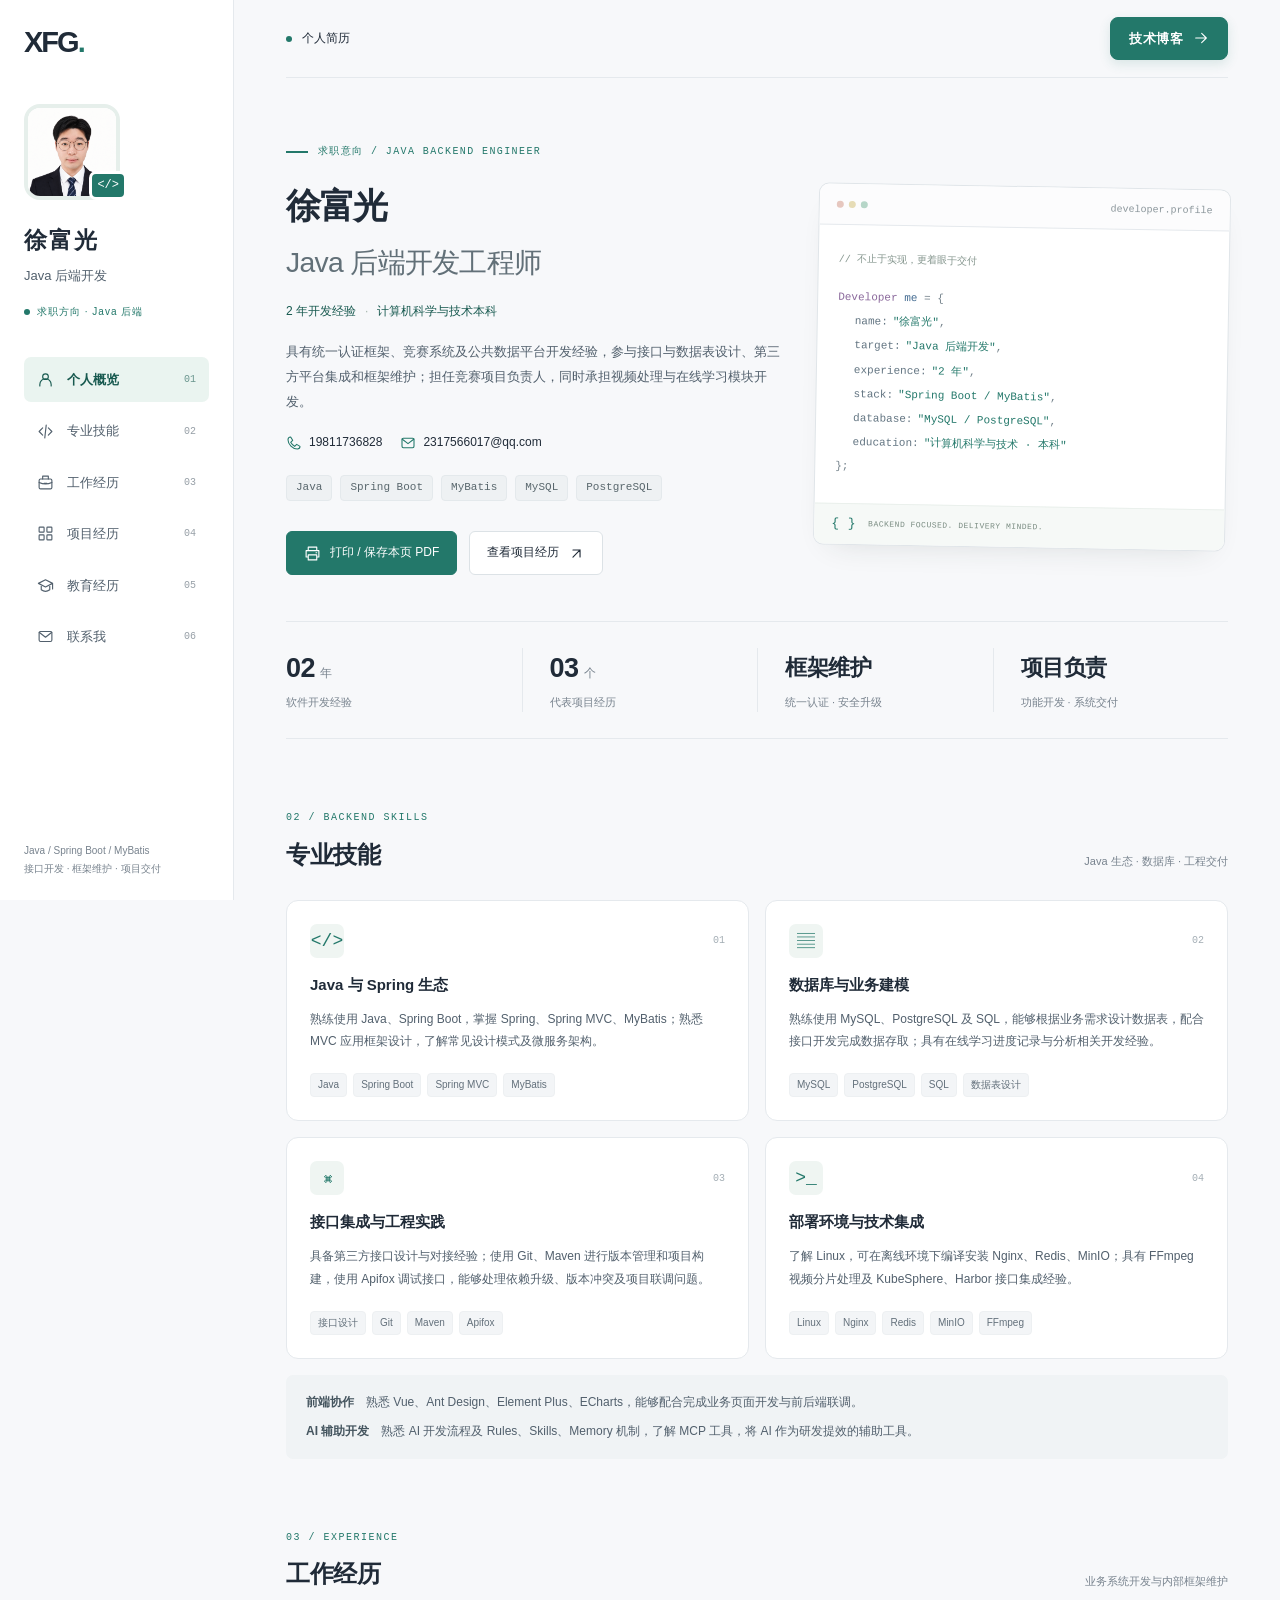
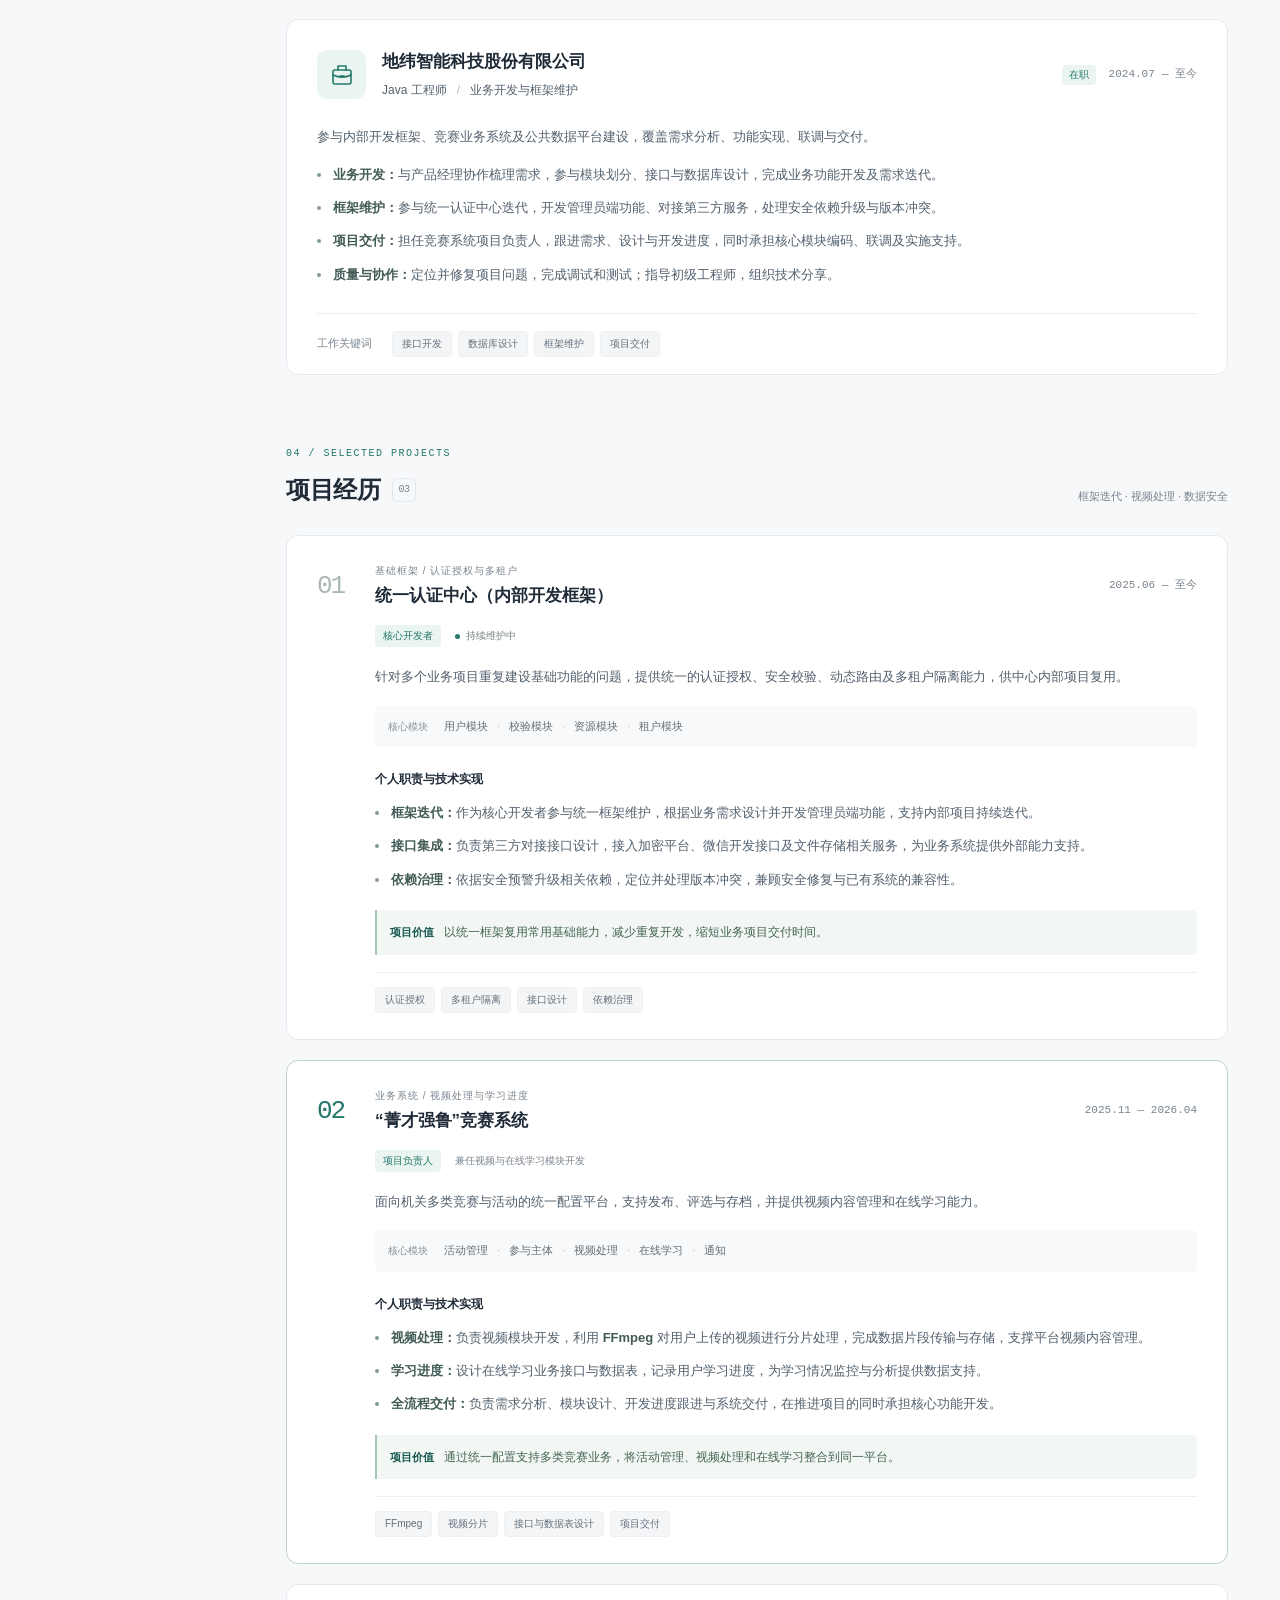
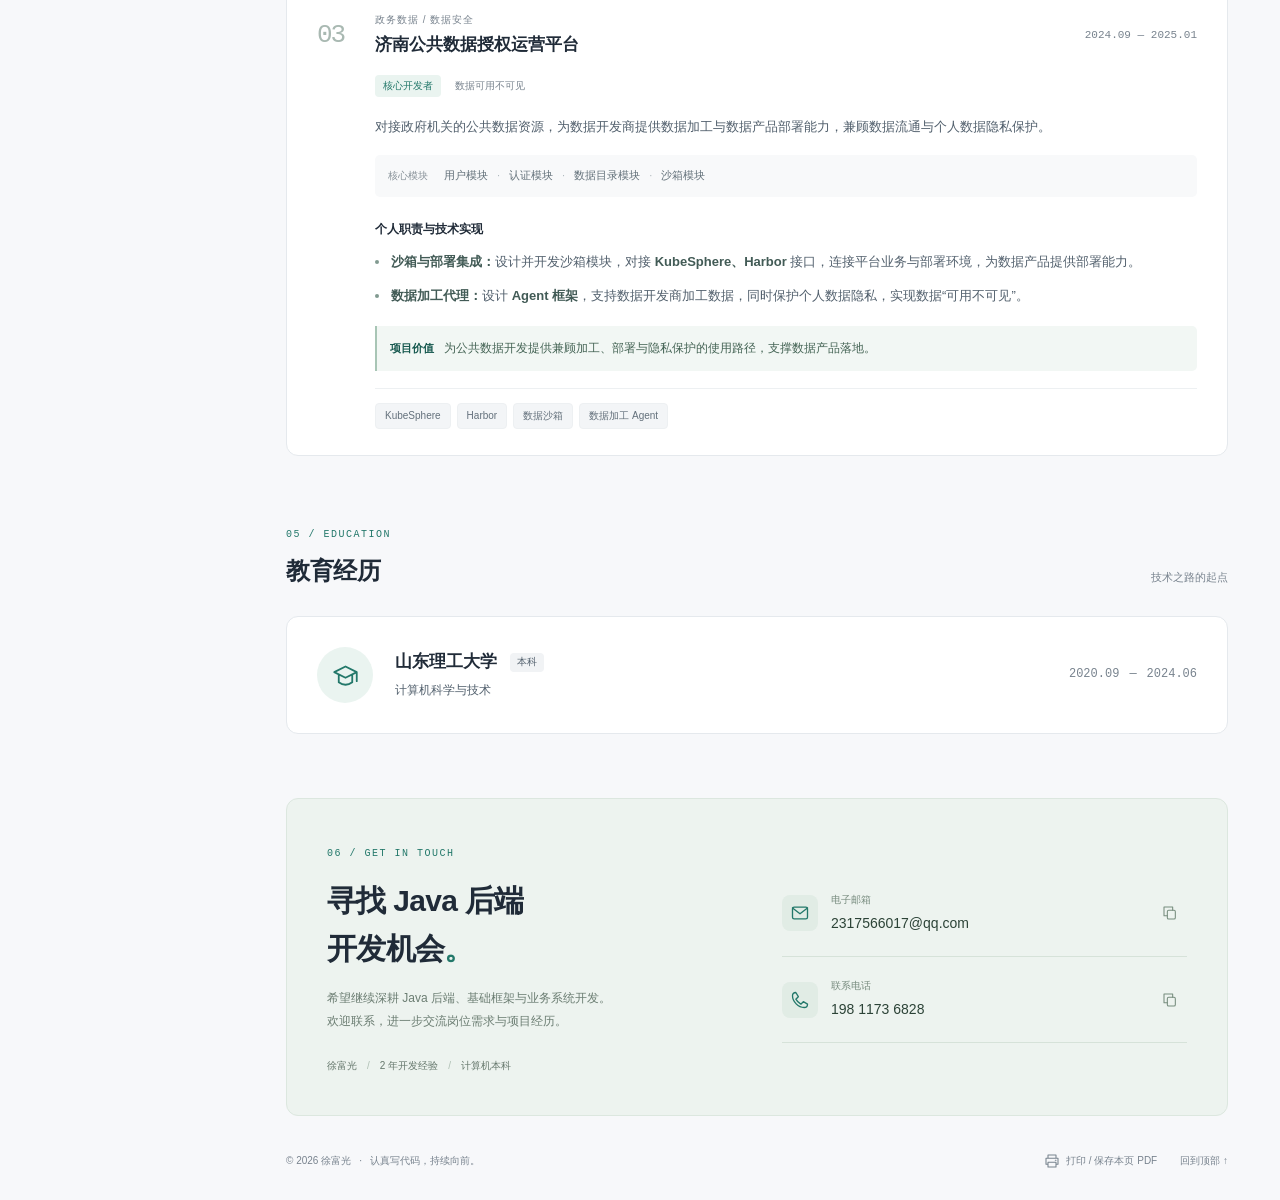
==== index.html @ d1f6db44 "init" ====
<!doctype html>
<html lang="zh-CN">
<head>
  <meta charset="utf-8">
  <meta name="viewport" content="width=device-width, initial-scale=1">
  <meta name="theme-color" content="#f7f8fa">
  <meta name="description" content="徐富光 · 求职 Java 后端开发工程师。2 年开发经验，计算机科学与技术本科，掌握 Java、Spring Boot、MyBatis、MySQL、PostgreSQL，具有统一认证框架维护、视频处理与数据沙箱项目经验。">
  <title>徐富光 · Java 后端开发</title>
  <link rel="stylesheet" href="./styles.css">
  <script src="./script.js" defer></script>
</head>
<body>
  <a class="skip-link" href="#main">跳转到简历内容</a>
  <svg class="icon-definitions" xmlns="http://www.w3.org/2000/svg" aria-hidden="true">
    <symbol id="icon-arrow" viewBox="0 0 24 24"><path d="M7 17 17 7M7 7h10v10"/></symbol>
    <symbol id="icon-download" viewBox="0 0 24 24"><path d="M12 3v12m-5-5 5 5 5-5M5 16v4h14v-4"/></symbol>
    <symbol id="icon-mail" viewBox="0 0 24 24"><rect x="3" y="5" width="18" height="14" rx="2"/><path d="m3 6 9 7 9-7"/></symbol>
    <symbol id="icon-phone" viewBox="0 0 24 24"><path d="m7 3 3 5-3 3a16 16 0 0 0 6 6l3-3 5 3c0 3-2 4-4 4C10 21 3 14 3 7c0-2 1-4 4-4Z"/></symbol>
    <symbol id="icon-code" viewBox="0 0 24 24"><path d="m8 7-5 5 5 5m8-10 5 5-5 5m-3-14-2 18"/></symbol>
    <symbol id="icon-work" viewBox="0 0 24 24"><rect x="3" y="7" width="18" height="14" rx="2"/><path d="M8 7V3h8v4M3 12a21 21 0 0 0 18 0M10 13h4"/></symbol>
    <symbol id="icon-grid" viewBox="0 0 24 24"><rect x="3" y="3" width="7" height="7" rx="1"/><rect x="14" y="3" width="7" height="7" rx="1"/><rect x="3" y="14" width="7" height="7" rx="1"/><rect x="14" y="14" width="7" height="7" rx="1"/></symbol>
    <symbol id="icon-school" viewBox="0 0 24 24"><path d="m2 9 10-5 10 5-10 5-10-5Zm4 2v7c4 3 8 3 12 0v-7m4-2v8"/></symbol>
    <symbol id="icon-user" viewBox="0 0 24 24"><circle cx="12" cy="8" r="4"/><path d="M4 21v-2a8 8 0 0 1 16 0v2"/></symbol>
    <symbol id="icon-copy" viewBox="0 0 24 24"><rect x="8" y="8" width="12" height="13" rx="2"/><path d="M16 8V3H3v13h5"/></symbol>
    <symbol id="icon-print" viewBox="0 0 24 24"><path d="M6 8V3h12v5M6 17H3V8h18v9h-3M6 14h12v7H6zM17 11h1"/></symbol>
  </svg>

  <aside class="sidebar" aria-label="个人信息和页面导航">
    <a class="brand" href="#overview" aria-label="徐富光，返回概览">XFG<span>.</span></a>
    <div class="sidebar-profile">
      <div class="avatar"><img class="portrait-image" src="./assets/photo.png" alt="徐富光的个人照片" width="96" height="96" decoding="async"><span class="avatar-decoration" aria-hidden="true">&lt;/&gt;</span></div>
      <p class="sidebar-name">徐富光</p>
      <p class="sidebar-role">Java 后端开发</p>
      <span class="profile-badge"><span></span>求职方向 · Java 后端</span>
    </div>
    <nav class="navigation" aria-label="简历章节">
      <a class="nav-link is-active" href="#overview" aria-current="location"><svg class="icon" aria-hidden="true"><use href="#icon-user"/></svg><span>个人概览</span><span class="nav-index">01</span></a>
      <a class="nav-link" href="#skills"><svg class="icon" aria-hidden="true"><use href="#icon-code"/></svg><span>专业技能</span><span class="nav-index">02</span></a>
      <a class="nav-link" href="#experience"><svg class="icon" aria-hidden="true"><use href="#icon-work"/></svg><span>工作经历</span><span class="nav-index">03</span></a>
      <a class="nav-link" href="#projects"><svg class="icon" aria-hidden="true"><use href="#icon-grid"/></svg><span>项目经历</span><span class="nav-index">04</span></a>
      <a class="nav-link" href="#education"><svg class="icon" aria-hidden="true"><use href="#icon-school"/></svg><span>教育经历</span><span class="nav-index">05</span></a>
      <a class="nav-link" href="#contact"><svg class="icon" aria-hidden="true"><use href="#icon-mail"/></svg><span>联系我</span><span class="nav-index">06</span></a>
    </nav>
    <div class="sidebar-bottom">
      <p>Java / Spring Boot / MyBatis<br>接口开发 · 框架维护 · 项目交付</p>
    </div>
  </aside>

  <div class="page">
    <header class="topbar">
      <p><span class="topbar-dot"></span>个人简历</p>
      <a class="topbar-contact" href="./blog.html">技术博客<svg class="icon small" viewBox="0 0 24 24" aria-hidden="true"><path d="M4 12h16m-7-7 7 7-7 7"/></svg></a>
    </header>

    <main id="main">
      <section class="hero section" id="overview" aria-labelledby="hero-title">
        <div class="hero-main">
          <img class="portrait-image hero-portrait" src="./assets/photo.png" alt="徐富光的个人照片" width="88" height="88" decoding="async">
          <p class="eyebrow"><span class="short-line"></span>求职意向 / JAVA BACKEND ENGINEER</p>
          <h1 id="hero-title">徐富光<br><span class="hero-subtitle">Java 后端开发工程师</span></h1>
          <p class="hero-meta">2 年开发经验<span>·</span>计算机科学与技术本科</p>
          <p class="hero-description">具有统一认证框架、竞赛系统及公共数据平台开发经验，参与接口与数据表设计、第三方平台集成和框架维护；担任竞赛项目负责人，同时承担视频处理与在线学习模块开发。</p>
          <div class="hero-contact" aria-label="联系方式">
            <a href="tel:19811736828"><svg class="icon small" aria-hidden="true"><use href="#icon-phone"/></svg>19811736828</a>
            <a href="mailto:2317566017@qq.com"><svg class="icon small" aria-hidden="true"><use href="#icon-mail"/></svg>2317566017@qq.com</a>
          </div>
          <div class="hero-tags" aria-label="主要技术栈"><span>Java</span><span>Spring Boot</span><span>MyBatis</span><span>MySQL</span><span>PostgreSQL</span></div>
          <div class="hero-actions">
            <button class="button button-primary" type="button" data-print-resume hidden><svg class="icon" aria-hidden="true"><use href="#icon-print"/></svg>打印 / 保存本页 PDF</button>
            <a class="button button-secondary" href="#projects">查看项目经历<svg class="icon small" aria-hidden="true"><use href="#icon-arrow"/></svg></a>
          </div>
        </div>
        <div class="developer-card" aria-label="个人基本信息">
          <div class="card-window-bar"><span></span><span></span><span></span><p>developer.profile</p></div>
          <div class="profile-code">
            <p class="code-comment">// 不止于实现，更着眼于交付</p>
            <p><span class="code-keyword">Developer</span> <span class="code-variable">me</span> = {</p>
            <dl>
              <div><dt>name</dt><dd>"徐富光"</dd></div>
              <div><dt>target</dt><dd>"Java 后端开发"</dd></div>
              <div><dt>experience</dt><dd>"2 年"</dd></div>
              <div><dt>stack</dt><dd>"Spring Boot / MyBatis"</dd></div>
              <div><dt>database</dt><dd>"MySQL / PostgreSQL"</dd></div>
              <div><dt>education</dt><dd>"计算机科学与技术 · 本科"</dd></div>
            </dl>
            <p>};</p>
          </div>
          <div class="code-card-footer"><span class="code-brackets">{ }</span><span>BACKEND FOCUSED. DELIVERY MINDED.</span></div>
        </div>
        <div class="overview-strip">
          <div><strong>02<span>年</span></strong><p>软件开发经验</p></div>
          <div><strong>03<span>个</span></strong><p>代表项目经历</p></div>
          <div><strong>框架维护</strong><p>统一认证 · 安全升级</p></div>
          <div><strong>项目负责</strong><p>功能开发 · 系统交付</p></div>
        </div>
      </section>

      <section class="section" id="skills" aria-labelledby="skills-title">
        <div class="section-heading"><div><span class="section-number">02 / BACKEND SKILLS</span><h2 id="skills-title">专业技能</h2></div><p>Java 生态 · 数据库 · 工程交付</p></div>
        <div class="skills-grid">
          <article class="skill-card surface">
            <div class="skill-card-heading"><span class="skill-icon" aria-hidden="true">&lt;/&gt;</span><span class="skill-index">01</span></div>
            <h3>Java 与 Spring 生态</h3>
            <p>熟练使用 Java、Spring Boot，掌握 Spring、Spring MVC、MyBatis；熟悉 MVC 应用框架设计，了解常见设计模式及微服务架构。</p>
            <div class="tags"><span>Java</span><span>Spring Boot</span><span>Spring MVC</span><span>MyBatis</span></div>
          </article>
          <article class="skill-card surface">
            <div class="skill-card-heading"><span class="skill-icon" aria-hidden="true">▤</span><span class="skill-index">02</span></div>
            <h3>数据库与业务建模</h3>
            <p>熟练使用 MySQL、PostgreSQL 及 SQL，能够根据业务需求设计数据表，配合接口开发完成数据存取；具有在线学习进度记录与分析相关开发经验。</p>
            <div class="tags"><span>MySQL</span><span>PostgreSQL</span><span>SQL</span><span>数据表设计</span></div>
          </article>
          <article class="skill-card surface">
            <div class="skill-card-heading"><span class="skill-icon" aria-hidden="true">⌘</span><span class="skill-index">03</span></div>
            <h3>接口集成与工程实践</h3>
            <p>具备第三方接口设计与对接经验；使用 Git、Maven 进行版本管理和项目构建，使用 Apifox 调试接口，能够处理依赖升级、版本冲突及项目联调问题。</p>
            <div class="tags"><span>接口设计</span><span>Git</span><span>Maven</span><span>Apifox</span></div>
          </article>
          <article class="skill-card surface">
            <div class="skill-card-heading"><span class="skill-icon" aria-hidden="true">&gt;_</span><span class="skill-index">04</span></div>
            <h3>部署环境与技术集成</h3>
            <p>了解 Linux，可在离线环境下编译安装 Nginx、Redis、MinIO；具有 FFmpeg 视频分片处理及 KubeSphere、Harbor 接口集成经验。</p>
            <div class="tags"><span>Linux</span><span>Nginx</span><span>Redis</span><span>MinIO</span><span>FFmpeg</span></div>
          </article>
        </div>
        <div class="supporting-skills">
          <p><strong>前端协作</strong>熟悉 Vue、Ant Design、Element Plus、ECharts，能够配合完成业务页面开发与前后端联调。</p>
          <p><strong>AI 辅助开发</strong>熟悉 AI 开发流程及 Rules、Skills、Memory 机制，了解 MCP 工具，将 AI 作为研发提效的辅助工具。</p>
        </div>
      </section>

      <section class="section" id="experience" aria-labelledby="experience-title">
        <div class="section-heading"><div><span class="section-number">03 / EXPERIENCE</span><h2 id="experience-title">工作经历</h2></div><p>业务系统开发与内部框架维护</p></div>
        <article class="experience-card surface">
          <div class="experience-header">
            <div class="company-mark" aria-hidden="true"><svg class="icon"><use href="#icon-work"/></svg></div>
            <div class="company-title"><h3>地纬智能科技股份有限公司</h3><p>Java 工程师<span class="inline-divider">/</span>业务开发与框架维护</p></div>
            <div class="experience-date"><span class="current-label">在职</span><time datetime="2024-07">2024.07</time> — 至今</div>
          </div>
          <div class="experience-body">
            <p class="card-intro">参与内部开发框架、竞赛业务系统及公共数据平台建设，覆盖需求分析、功能实现、联调与交付。</p>
            <ul class="detail-list">
              <li><strong>业务开发：</strong>与产品经理协作梳理需求，参与模块划分、接口与数据库设计，完成业务功能开发及需求迭代。</li>
              <li><strong>框架维护：</strong>参与统一认证中心迭代，开发管理员端功能、对接第三方服务，处理安全依赖升级与版本冲突。</li>
              <li><strong>项目交付：</strong>担任竞赛系统项目负责人，跟进需求、设计与开发进度，同时承担核心模块编码、联调及实施支持。</li>
              <li><strong>质量与协作：</strong>定位并修复项目问题，完成调试和测试；指导初级工程师，组织技术分享。</li>
            </ul>
          </div>
          <div class="experience-footer"><span>工作关键词</span><div class="tags"><span>接口开发</span><span>数据库设计</span><span>框架维护</span><span>项目交付</span></div></div>
        </article>
      </section>

      <section class="section" id="projects" aria-labelledby="projects-title">
        <div class="section-heading"><div><span class="section-number">04 / SELECTED PROJECTS</span><h2 id="projects-title">项目经历<span class="heading-count">03</span></h2></div><p>框架迭代 · 视频处理 · 数据安全</p></div>
        <div class="project-list">
          <article class="project-card surface">
            <div class="project-heading"><span class="project-number">01</span><div class="project-title"><div class="project-category">基础框架 / 认证授权与多租户</div><h3>统一认证中心（内部开发框架）</h3></div><span class="project-period"><time datetime="2025-06">2025.06</time> — 至今</span></div>
            <div class="project-content">
              <div class="project-meta"><span class="role-tag">核心开发者</span><span class="project-status"><span></span>持续维护中</span></div>
              <p class="project-description">针对多个业务项目重复建设基础功能的问题，提供统一的认证授权、安全校验、动态路由及多租户隔离能力，供中心内部项目复用。</p>
              <div class="module-row"><span class="small-label">核心模块</span><p>用户模块<span>·</span>校验模块<span>·</span>资源模块<span>·</span>租户模块</p></div>
              <h4>个人职责与技术实现</h4>
              <ul class="detail-list">
                <li><strong>框架迭代：</strong>作为核心开发者参与统一框架维护，根据业务需求设计并开发管理员端功能，支持内部项目持续迭代。</li>
                <li><strong>接口集成：</strong>负责第三方对接接口设计，接入加密平台、微信开发接口及文件存储相关服务，为业务系统提供外部能力支持。</li>
                <li><strong>依赖治理：</strong>依据安全预警升级相关依赖，定位并处理版本冲突，兼顾安全修复与已有系统的兼容性。</li>
              </ul>
              <p class="project-outcome"><strong>项目价值</strong>以统一框架复用常用基础能力，减少重复开发，缩短业务项目交付时间。</p>
              <div class="tags project-tags"><span>认证授权</span><span>多租户隔离</span><span>接口设计</span><span>依赖治理</span></div>
            </div>
          </article>

          <article class="project-card surface featured-project">
            <div class="project-heading"><span class="project-number">02</span><div class="project-title"><div class="project-category">业务系统 / 视频处理与学习进度</div><h3>“菁才强鲁”竞赛系统</h3></div><span class="project-period"><time datetime="2025-11">2025.11</time> — <time datetime="2026-04">2026.04</time></span></div>
            <div class="project-content">
              <div class="project-meta"><span class="role-tag">项目负责人</span><span class="project-note">兼任视频与在线学习模块开发</span></div>
              <p class="project-description">面向机关多类竞赛与活动的统一配置平台，支持发布、评选与存档，并提供视频内容管理和在线学习能力。</p>
              <div class="module-row"><span class="small-label">核心模块</span><p>活动管理<span>·</span>参与主体<span>·</span>视频处理<span>·</span>在线学习<span>·</span>通知</p></div>
              <h4>个人职责与技术实现</h4>
              <ul class="detail-list">
                <li><strong>视频处理：</strong>负责视频模块开发，利用 <strong>FFmpeg</strong> 对用户上传的视频进行分片处理，完成数据片段传输与存储，支撑平台视频内容管理。</li>
                <li><strong>学习进度：</strong>设计在线学习业务接口与数据表，记录用户学习进度，为学习情况监控与分析提供数据支持。</li>
                <li><strong>全流程交付：</strong>负责需求分析、模块设计、开发进度跟进与系统交付，在推进项目的同时承担核心功能开发。</li>
              </ul>
              <p class="project-outcome"><strong>项目价值</strong>通过统一配置支持多类竞赛业务，将活动管理、视频处理和在线学习整合到同一平台。</p>
              <div class="tags project-tags"><span>FFmpeg</span><span>视频分片</span><span>接口与数据表设计</span><span>项目交付</span></div>
            </div>
          </article>

          <article class="project-card surface">
            <div class="project-heading"><span class="project-number">03</span><div class="project-title"><div class="project-category">政务数据 / 数据安全</div><h3>济南公共数据授权运营平台</h3></div><span class="project-period"><time datetime="2024-09">2024.09</time> — <time datetime="2025-01">2025.01</time></span></div>
            <div class="project-content">
              <div class="project-meta"><span class="role-tag">核心开发者</span><span class="project-note">数据可用不可见</span></div>
              <p class="project-description">对接政府机关的公共数据资源，为数据开发商提供数据加工与数据产品部署能力，兼顾数据流通与个人数据隐私保护。</p>
              <div class="module-row"><span class="small-label">核心模块</span><p>用户模块<span>·</span>认证模块<span>·</span>数据目录模块<span>·</span>沙箱模块</p></div>
              <h4>个人职责与技术实现</h4>
              <ul class="detail-list">
                <li><strong>沙箱与部署集成：</strong>设计并开发沙箱模块，对接 <strong>KubeSphere、Harbor</strong> 接口，连接平台业务与部署环境，为数据产品提供部署能力。</li>
                <li><strong>数据加工代理：</strong>设计 <strong>Agent 框架</strong>，支持数据开发商加工数据，同时保护个人数据隐私，实现数据“可用不可见”。</li>
              </ul>
              <p class="project-outcome"><strong>项目价值</strong>为公共数据开发提供兼顾加工、部署与隐私保护的使用路径，支撑数据产品落地。</p>
              <div class="tags project-tags"><span>KubeSphere</span><span>Harbor</span><span>数据沙箱</span><span>数据加工 Agent</span></div>
            </div>
          </article>
        </div>
      </section>

      <section class="section" id="education" aria-labelledby="education-title">
        <div class="section-heading"><div><span class="section-number">05 / EDUCATION</span><h2 id="education-title">教育经历</h2></div><p>技术之路的起点</p></div>
        <article class="education-card surface"><div class="education-icon"><svg class="icon" aria-hidden="true"><use href="#icon-school"/></svg></div><div class="education-info"><h3>山东理工大学<span class="degree">本科</span></h3><p>计算机科学与技术</p></div><p class="education-period"><time datetime="2020-09">2020.09</time><span>—</span><time datetime="2024-06">2024.06</time></p></article>
      </section>

      <section class="section contact-section" id="contact" aria-labelledby="contact-title">
        <div class="contact-copy"><span class="section-number">06 / GET IN TOUCH</span><h2 id="contact-title">寻找 Java 后端<br>开发机会<span>。</span></h2><p>希望继续深耕 Java 后端、基础框架与业务系统开发。<br>欢迎联系，进一步交流岗位需求与项目经历。</p><div class="personal-details"><span>徐富光</span><span>2 年开发经验</span><span>计算机本科</span></div></div>
        <div class="contact-methods">
          <div class="contact-item"><span class="contact-icon"><svg class="icon" aria-hidden="true"><use href="#icon-mail"/></svg></span><div><span class="contact-label">电子邮箱</span><a href="mailto:2317566017@qq.com">2317566017@qq.com</a></div><button class="icon-button copy-button" type="button" data-copy="2317566017@qq.com" aria-label="复制邮箱地址" title="复制邮箱地址" hidden><svg class="icon" aria-hidden="true"><use href="#icon-copy"/></svg></button></div>
          <div class="contact-item"><span class="contact-icon"><svg class="icon" aria-hidden="true"><use href="#icon-phone"/></svg></span><div><span class="contact-label">联系电话</span><a href="tel:19811736828">198 1173 6828</a></div><button class="icon-button copy-button" type="button" data-copy="19811736828" aria-label="复制电话号码" title="复制电话号码" hidden><svg class="icon" aria-hidden="true"><use href="#icon-copy"/></svg></button></div>
        </div>
      </section>
    </main>

    <footer class="footer"><p>© <span id="copyright-year">2026</span> 徐富光<span class="footer-separator">·</span>认真写代码，持续向前。</p><div><button class="print-button" id="print-button" type="button" data-print-resume hidden><svg class="icon small" aria-hidden="true"><use href="#icon-print"/></svg>打印 / 保存本页 PDF</button><a href="#overview">回到顶部 ↑</a></div></footer>
  </div>
  <div class="toast" id="toast" role="status" aria-live="polite" aria-atomic="true"></div>
</body>
</html>
---- styles.css ----
/* 页面采用本地系统字体，无第三方字体、图标或运行时依赖。 */
:root {
  --background: #f7f8fa;
  --surface: #fff;
  --ink: #202b38;
  --text: #52606d;
  --muted: #78838e;
  --line: #e5e9ed;
  --accent: #23786a;
  --accent-dark: #17594f;
  --accent-soft: #eaf4f0;
  --sidebar-width: 234px;
  --radius: 12px;
  --mono: "Cascadia Code", "SFMono-Regular", Consolas, monospace;
}

* { box-sizing: border-box; }
html { scroll-behavior: smooth; scroll-padding-top: 28px; }
body { margin: 0; color: var(--ink); background: var(--background); font: 14px/1.8 -apple-system, BlinkMacSystemFont, "Segoe UI", "PingFang SC", "Microsoft YaHei", sans-serif; -webkit-font-smoothing: antialiased; }
::selection { color: var(--accent-dark); background: #cde8dc; }
a { color: inherit; text-decoration: none; }
button { color: inherit; font: inherit; cursor: pointer; }
a, button { -webkit-tap-highlight-color: transparent; }
a:focus-visible, button:focus-visible { outline: 3px solid var(--accent); outline-offset: 5px; }
button:disabled { cursor: wait; }
[hidden] { display: none !important; }
h1, h2, h3, h4, p, dl, dd { margin: 0; }
h1, h2, h3, h4 { color: var(--ink); }
svg { display: block; }
.icon { width: 20px; height: 20px; flex-shrink: 0; fill: none; stroke: currentColor; stroke-width: 1.6; stroke-linecap: round; stroke-linejoin: round; }
.icon.small { width: 16px; height: 16px; }
.icon-definitions { position: absolute; width: 0; height: 0; overflow: hidden; }
.muted { color: var(--muted); }
.skip-link { position: fixed; top: -80px; left: 16px; z-index: 100; padding: 10px 18px; color: #fff; background: var(--accent-dark); border-radius: 6px; }
.skip-link:focus { top: 12px; }

/* 桌面端固定侧栏；窄屏端切换为横向章节导航。 */
.sidebar { position: fixed; inset: 0 auto 0 0; z-index: 20; display: flex; flex-direction: column; width: var(--sidebar-width); padding: 28px 24px 22px; overflow-y: auto; background: var(--surface); border-right: 1px solid var(--line); }
.brand { width: fit-content; font-size: 29px; font-weight: 800; line-height: 1; letter-spacing: -2px; }
.brand span { color: var(--accent); }
.sidebar-profile { padding: 47px 0 34px; }
.avatar { position: relative; width: 96px; height: 96px; margin-bottom: 20px; background: #fff; border: 4px solid #e6efeb; border-radius: 16px; }
.portrait-image { display: block; width: 100%; height: 100%; object-fit: cover; object-position: center top; background: #fff; border-radius: inherit; }
.avatar .portrait-image { border-radius: 12px; }
.hero-portrait { display: none; width: 88px; height: 88px; margin-bottom: 20px; border: 4px solid #e6efeb; border-radius: 14px; }
.avatar-decoration { position: absolute; right: -11px; bottom: -4px; padding: 2px 5px; color: #fff; background: var(--accent); border: 3px solid #fff; border-radius: 7px; font: 12px/1.6 var(--mono); }
.sidebar-name { font-size: 23px; font-weight: 700; letter-spacing: 2px; }
.sidebar-role { margin-top: 3px; color: var(--text); font-size: 13px; }
.profile-badge { display: inline-flex; align-items: center; gap: 7px; margin-top: 15px; color: var(--accent); font-size: 10px; letter-spacing: 1px; }
.profile-badge > span, .topbar-dot, .project-status > span { width: 6px; height: 6px; flex-shrink: 0; background: var(--accent); border-radius: 50%; }
.navigation { display: grid; gap: 6px; }
.nav-link { display: flex; align-items: center; gap: 13px; padding: 11px 13px; color: var(--text); border-radius: 7px; font-size: 13px; transition: color 160ms, background 160ms; }
.nav-link .icon { width: 17px; height: 17px; }
.nav-link:hover { color: var(--accent); background: #f5f8f6; }
.nav-link.is-active { color: var(--accent-dark); background: var(--accent-soft); font-weight: 600; }
.nav-index { margin-left: auto; opacity: .6; font: 10px var(--mono); }
.sidebar-bottom { margin-top: auto; padding-top: 50px; }
.sidebar-download { display: flex; align-items: center; gap: 9px; padding-top: 20px; border-top: 1px solid var(--line); font-size: 12px; }
.sidebar-download > .small { margin-left: auto; color: var(--muted); }
.sidebar-download:hover { color: var(--accent); }
.sidebar-bottom > p { margin-top: 15px; color: var(--muted); font-size: 10px; line-height: 1.8; }
.page { margin-left: var(--sidebar-width); }
.topbar { display: flex; align-items: center; justify-content: space-between; gap: 20px; height: 78px; margin: 0 52px; border-bottom: 1px solid var(--line); font-size: 12px; }
.topbar > p, .topbar-contact { display: flex; align-items: center; gap: 10px; }
.topbar-divider { margin: 0 5px; color: #b8c0c6; }
.topbar-contact { justify-content: center; flex-shrink: 0; min-height: 42px; padding: 9px 18px; color: #fff; background: var(--accent); border: 1px solid var(--accent); border-radius: 8px; box-shadow: 0 4px 12px #23786a24; font-size: 13px; font-weight: 600; letter-spacing: .5px; transition: background 160ms, border-color 160ms, box-shadow 160ms; }
.topbar-contact:hover { color: #fff; background: var(--accent-dark); border-color: var(--accent-dark); box-shadow: 0 6px 16px #23786a38; }
main { max-width: 1370px; margin: 0 auto; padding: 0 52px; }
.section { scroll-margin-top: 24px; margin-bottom: 64px; }

/* 首屏：个人介绍与代码风格信息卡。 */
.hero { display: grid; grid-template-columns: minmax(0, 1.2fr) minmax(0, 1fr); align-items: center; column-gap: 36px; padding-top: 66px; }
.eyebrow { display: flex; align-items: center; gap: 10px; margin-bottom: 20px; color: var(--accent); font: 10px/1.6 var(--mono); letter-spacing: 1.4px; }
.short-line { width: 22px; height: 2px; background: var(--accent); }
h1 { font-size: clamp(28px, 2.7vw, 42px); font-weight: 750; letter-spacing: -1.5px; line-height: 1.55; }
.title-dot { color: var(--accent); }
.hero-subtitle { color: #627078; font-size: .82em; font-weight: 400; letter-spacing: -.7px; }
.hero-meta { display: flex; flex-wrap: wrap; gap: 9px; margin-top: 14px; color: var(--accent-dark); font-size: 12px; font-weight: 500; }
.hero-meta > span { color: #a6b7ae; }
.hero-description { margin-top: 16px; color: var(--text); font-size: 13px; line-height: 1.95; }
.hero-contact { display: flex; flex-wrap: wrap; gap: 8px 18px; margin-top: 17px; font-size: 12px; }
.hero-contact a { display: inline-flex; align-items: center; gap: 7px; overflow-wrap: anywhere; }
.hero-contact a:hover { color: var(--accent); text-decoration: underline; text-underline-offset: 4px; }
.hero-contact .icon { color: var(--accent); }
.hero-tags { display: flex; flex-wrap: wrap; gap: 8px; margin-top: 22px; }
.hero-tags > span { padding: 2px 9px; color: #59676d; background: #eef1f3; border: 1px solid #e4e9ec; border-radius: 4px; font: 11px/1.8 var(--mono); }
.hero-actions { display: flex; flex-wrap: wrap; gap: 12px; margin-top: 30px; }
.button { display: inline-flex; align-items: center; justify-content: center; gap: 9px; min-height: 44px; padding: 10px 17px; border: 1px solid transparent; border-radius: 6px; font-size: 12px; font-weight: 500; transition: background 160ms, border-color 160ms, transform 160ms; }
.button:hover { transform: translateY(-2px); }
.button .icon { width: 17px; height: 17px; }
.button-primary { color: #fff; background: var(--accent); border-color: var(--accent); }
.button-primary:hover { background: var(--accent-dark); border-color: var(--accent-dark); }
.button-secondary { background: var(--surface); border-color: #dce2e6; }
.button-secondary:hover { border-color: var(--accent); }
.developer-card { min-width: 0; margin-top: 15px; overflow: hidden; background: var(--surface); border: 1px solid #e0e5e9; border-radius: 10px; box-shadow: 0 14px 32px -18px #25362f28; transform: rotate(1deg); }
.card-window-bar { display: flex; align-items: center; gap: 5px; height: 41px; padding: 0 17px; background: #fcfcfd; border-bottom: 1px solid var(--line); }
.card-window-bar > span { width: 7px; height: 7px; background: #d8dfdd; border-radius: 50%; }
.card-window-bar > span:first-child { background: #e6c7bf; }
.card-window-bar > span:nth-child(2) { background: #e6dcb6; }
.card-window-bar > span:nth-child(3) { background: #b6d6c8; }
.card-window-bar > p { margin-left: auto; color: #8b969b; font: 10px var(--mono); }
.profile-code { padding: 24px 20px; color: #74828b; font: 11px/2.2 var(--mono); }
.profile-code .code-comment { margin-bottom: 14px; color: #84958d; font-size: 10px; }
.code-keyword { color: #8a689b; }
.code-variable { color: #436b91; }
.profile-code dl { padding-left: 17px; }
.profile-code dl > div { display: flex; flex-wrap: wrap; gap: 5px; }
.profile-code dt { color: #637582; }
.profile-code dt::after { content: ":"; }
.profile-code dd { color: var(--accent); overflow-wrap: anywhere; }
.profile-code dd::after { content: ","; color: #74828b; }
.profile-code dl > div:last-child dd::after { content: ""; }
.code-card-footer { display: flex; align-items: center; gap: 12px; padding: 10px 17px; color: #7a8c82; background: #f6f9f7; border-top: 1px solid #eaf0ec; font: 8px/1.6 var(--mono); letter-spacing: .5px; }
.code-brackets { color: var(--accent); font-size: 13px; }
.overview-strip { grid-column: 1 / -1; display: grid; grid-template-columns: repeat(4, 1fr); margin-top: 46px; padding: 26px 0; border-top: 1px solid var(--line); border-bottom: 1px solid var(--line); }
.overview-strip > div { padding-left: 27px; border-left: 1px solid var(--line); }
.overview-strip > div:first-child { padding-left: 0; border-left: 0; }
.overview-strip strong { font-size: 27px; font-weight: 650; line-height: 1.5; letter-spacing: -.5px; }
.overview-strip strong > span { margin-left: 5px; color: var(--muted); font-size: 12px; font-weight: 400; }
.overview-strip > div:nth-child(n+3) strong { font-size: 22px; line-height: 1.84; }
.overview-strip p { margin-top: 4px; color: var(--muted); font-size: 11px; }

/* 经历、项目与技能。 */
.section-heading { display: flex; align-items: flex-end; justify-content: space-between; gap: 20px; margin-bottom: 24px; }
.section-number { color: var(--accent); font: 10px/1.8 var(--mono); letter-spacing: 1.5px; }
.section-heading h2 { display: flex; align-items: center; gap: 12px; margin-top: 4px; font-size: 24px; font-weight: 650; letter-spacing: -.5px; }
.section-heading > p { padding-bottom: 4px; color: var(--muted); font-size: 11px; }
.heading-count { display: grid; place-items: center; width: 24px; height: 24px; color: var(--muted); border: 1px solid var(--line); border-radius: 5px; font: 10px var(--mono); }
.surface { background: var(--surface); border: 1px solid var(--line); border-radius: var(--radius); }
h3 { font-size: 17px; font-weight: 650; line-height: 1.65; }
.experience-card { padding: 28px 30px 0; }
.experience-header { display: flex; align-items: center; gap: 16px; }
.company-mark { display: grid; place-items: center; width: 49px; height: 49px; flex-shrink: 0; color: var(--accent); background: var(--accent-soft); border-radius: 10px; }
.company-mark .icon { width: 24px; height: 24px; }
.company-title > p { margin-top: 3px; color: var(--text); font-size: 12px; }
.inline-divider { margin: 0 10px; color: #b5bdc4; }
.experience-date { display: flex; align-items: center; gap: 7px; margin-left: auto; color: var(--muted); font: 11px/1.8 var(--mono); white-space: nowrap; }
.current-label { margin-right: 6px; padding: 1px 7px; color: var(--accent); background: var(--accent-soft); border-radius: 4px; font: 10px/1.8 sans-serif; }
.experience-body { padding-top: 24px; }
.card-intro { color: var(--text); font-size: 13px; }
.detail-list { margin: 13px 0 0; padding: 0; color: var(--text); list-style: none; font-size: 13px; }
.detail-list li { position: relative; padding-left: 16px; line-height: 1.95; }
.detail-list li::before { position: absolute; top: 11px; left: 0; width: 4px; height: 4px; background: #819a90; border-radius: 50%; content: ""; }
.detail-list li + li { margin-top: 8px; }
.detail-list strong { color: #425b56; font-weight: 600; }
.two-columns { display: grid; grid-template-columns: repeat(2, minmax(0, 1fr)); column-gap: 30px; row-gap: 10px; }
.two-columns li + li { margin-top: 0; }
.experience-footer { display: flex; align-items: center; gap: 20px; margin-top: 26px; padding: 17px 0; border-top: 1px solid #edf0f2; }
.experience-footer > span { flex-shrink: 0; color: var(--muted); font-size: 11px; }
.tags { display: flex; flex-wrap: wrap; gap: 6px; }
.tags > span { padding: 3px 9px; color: #63707b; background: #f3f5f7; border: 1px solid #edf0f2; border-radius: 4px; font-size: 10px; line-height: 1.8; }
.project-list { display: grid; gap: 20px; }
.project-card { padding: 26px 30px; transition: border-color 180ms, box-shadow 180ms; }
.project-card:hover { border-color: #c5d7cf; box-shadow: 0 6px 24px -16px #233b3029; }
.project-heading { display: flex; align-items: center; gap: 18px; }
.project-number { align-self: stretch; display: grid; align-items: center; width: 40px; flex-shrink: 0; color: #a9b9b2; font: 26px/1 var(--mono); letter-spacing: -2px; }
.project-category { margin-bottom: 2px; color: var(--muted); font-size: 10px; letter-spacing: 1px; }
.project-period { margin-left: auto; color: var(--muted); font: 11px/1.8 var(--mono); white-space: nowrap; }
.project-content { padding-left: 58px; }
.project-meta { display: flex; align-items: center; flex-wrap: wrap; gap: 14px; margin-top: 15px; }
.role-tag { padding: 2px 8px; color: var(--accent); background: var(--accent-soft); border-radius: 4px; font-size: 10px; }
.project-status { display: inline-flex; align-items: center; gap: 6px; color: #74857d; font-size: 10px; }
.project-status > span { width: 5px; height: 5px; }
.project-note { color: var(--muted); font-size: 10px; }
.project-description { margin-top: 17px; color: var(--text); font-size: 13px; line-height: 1.95; }
.module-row { display: flex; align-items: baseline; gap: 16px; margin-top: 16px; padding: 11px 13px; background: #f8f9fa; border-radius: 5px; }
.small-label { flex-shrink: 0; color: #879198; font-size: 10px; }
.module-row p { color: #627079; font-size: 11px; }
.module-row p > span { margin: 0 9px; color: #b1babf; }
.project-content h4 { margin-top: 22px; font-size: 12px; font-weight: 600; }
.project-content .detail-list { margin-top: 9px; }
.project-outcome { margin-top: 18px; padding: 11px 13px; color: #456455; background: #f2f7f4; border-left: 2px solid #a8c5b5; border-radius: 0 5px 5px 0; font-size: 12px; line-height: 1.9; }
.project-outcome > strong { margin-right: 10px; color: var(--accent-dark); font-size: 11px; }
.project-tags { margin-top: 17px; padding-top: 14px; border-top: 1px solid #edf0f2; }
.featured-project { border-color: #bfd5ca; }
.featured-project .project-number { color: var(--accent); }
.skills-grid { display: grid; grid-template-columns: repeat(2, minmax(0, 1fr)); gap: 16px; }
.skill-card { display: flex; flex-direction: column; padding: 23px; }
.skill-card-heading { display: flex; align-items: center; justify-content: space-between; margin-bottom: 15px; }
.skill-icon { display: grid; place-items: center; width: 34px; height: 34px; color: var(--accent); background: #eff5f2; border-radius: 7px; font: 18px var(--mono); }
.skill-index { color: #a4aeb5; font: 10px var(--mono); }
.skill-card h3 { font-size: 15px; }
.skill-card > p { margin-top: 10px; margin-bottom: 20px; color: var(--text); font-size: 12px; line-height: 1.9; }
.skill-card .tags { margin-top: auto; }
.skill-card .tags > span { padding: 2px 7px; font-size: 10px; }
.supporting-skills { margin-top: 16px; padding: 16px 20px; color: var(--text); background: #f0f3f5; border-radius: 7px; font-size: 12px; line-height: 1.9; }
.supporting-skills p + p { margin-top: 7px; }
.supporting-skills strong { margin-right: 12px; color: #45555f; font-weight: 600; }
.education-card { display: flex; align-items: center; gap: 22px; padding: 30px; }
.education-icon { display: grid; place-items: center; width: 56px; height: 56px; flex-shrink: 0; color: var(--accent); background: var(--accent-soft); border-radius: 50%; }
.education-icon .icon { width: 27px; height: 27px; }
.education-info h3 { display: flex; align-items: center; gap: 13px; }
.degree { padding: 1px 7px; color: var(--text); background: #f1f3f5; border-radius: 4px; font-size: 10px; font-weight: 400; }
.education-info p { margin-top: 4px; color: var(--text); font-size: 12px; }
.education-period { margin-left: auto; color: var(--muted); font: 12px/1.8 var(--mono); white-space: nowrap; }
.education-period > span { margin: 0 10px; }

/* 联系方式与轻量交互。 */
.contact-section { display: grid; grid-template-columns: 1fr 1fr; align-items: center; gap: 50px; margin-bottom: 36px; padding: 40px; background: #edf3ef; border: 1px solid #dce7df; border-radius: var(--radius); }
.contact-copy h2 { margin-top: 13px; font-size: 30px; font-weight: 650; letter-spacing: -.7px; line-height: 1.6; }
.contact-copy h2 > span { color: var(--accent); }
.contact-copy > p { margin-top: 14px; color: #6b7d72; font-size: 12px; line-height: 1.9; }
.personal-details { display: flex; flex-wrap: wrap; gap: 10px; margin-top: 24px; color: #65776c; font-size: 10px; }
.personal-details > span + span::before { margin-right: 10px; color: #aebfb3; content: "/"; }
.contact-methods { min-width: 0; }
.contact-item { display: flex; align-items: center; gap: 13px; padding: 20px 0; border-bottom: 1px solid #d6e2d9; }
.contact-icon { display: grid; place-items: center; width: 36px; height: 36px; flex-shrink: 0; color: var(--accent); background: #e1ece5; border-radius: 8px; }
.contact-item > div { min-width: 0; }
.contact-label { display: block; margin-bottom: 2px; color: #768a7d; font-size: 10px; }
.contact-item a { color: #2c4337; font-size: 14px; font-weight: 500; overflow-wrap: anywhere; }
.contact-item a:hover { color: var(--accent); text-decoration: underline; text-underline-offset: 4px; }
.icon-button { display: grid; place-items: center; width: 34px; height: 34px; flex-shrink: 0; margin-left: auto; padding: 8px; color: #778d7e; background: transparent; border: 1px solid transparent; border-radius: 6px; }
.icon-button .icon { width: 16px; height: 16px; }
.icon-button:hover { color: var(--accent-dark); background: #e0eae3; border-color: #c8d7cc; }
.contact-download { display: flex; align-items: center; justify-content: space-between; gap: 12px; margin-top: 24px; color: var(--accent); font-size: 11px; }
.contact-download:hover { color: var(--accent-dark); }
.footer { display: flex; justify-content: space-between; align-items: center; gap: 20px; max-width: 1370px; margin: 0 auto; padding: 0 52px 30px; color: var(--muted); font-size: 10px; }
.footer-separator { margin: 0 8px; }
.footer > div { display: flex; align-items: center; gap: 23px; }
.print-button { display: inline-flex; align-items: center; gap: 6px; padding: 0; color: var(--muted); background: transparent; border: 0; font-size: 10px; }
.footer a:hover, .print-button:hover { color: var(--accent); }
.toast { position: fixed; bottom: 28px; left: calc(50% + var(--sidebar-width) / 2); z-index: 40; max-width: calc(100vw - 32px); padding: 11px 22px; color: #fff; background: #233d32; border-radius: 8px; box-shadow: 0 6px 24px #20382d20; font-size: 13px; text-align: center; opacity: 0; pointer-events: none; transform: translate(-50%, 12px); transition: opacity 180ms, transform 180ms; }
.toast.is-visible { opacity: 1; transform: translate(-50%, 0); }

/* 博客复用站点配色，独立类名避免影响简历布局。 */
.blog-sidebar { scrollbar-width: thin; scrollbar-color: #cad9d1 transparent; }
.blog-sidebar > * { flex-shrink: 0; }
.blog-sidebar-intro { margin: 38px 0 20px; }
.blog-sidebar-intro > p { display: flex; align-items: center; gap: 9px; font-size: 17px; font-weight: 650; }
.blog-sidebar-intro .icon { color: var(--accent); }
.blog-sidebar-intro > span { display: block; margin-top: 6px; color: var(--muted); font-size: 11px; }
.blog-navigation .nav-link { gap: 8px; }
.blog-navigation .nav-index { flex-shrink: 0; }
.blog-sidebar .sidebar-bottom { padding-top: 30px; }
.blog-sidebar-author { display: flex; align-items: center; gap: 12px; padding-top: 20px; border-top: 1px solid var(--line); }
.blog-sidebar-author .portrait-image { width: 42px; height: 42px; flex-shrink: 0; border: 2px solid var(--accent-soft); border-radius: 8px; }
.blog-sidebar-author p { font-size: 14px; font-weight: 600; }
.blog-sidebar-author span { color: var(--muted); font-size: 11px; }
.blog-hero { display: flex; align-items: center; justify-content: space-between; gap: 32px; padding: 66px 0 42px; }
.blog-hero h1 { font-size: clamp(28px, 2.7vw, 42px); font-weight: 700; letter-spacing: -1px; }
.blog-hero h1 > span { color: var(--accent); }
.blog-intro { margin-top: 18px; color: var(--text); font-size: 14px; line-height: 2; }
.blog-hero-mark { display: flex; align-items: center; gap: 22px; padding: 20px 32px; color: #7f9b8e; font: 17px/2 var(--mono); }
.blog-hero-mark > span { color: #bdcec4; font-size: 90px; font-weight: 300; }
.blog-content { min-width: 0; padding-bottom: 50px; }
.blog-content > section { scroll-margin-top: 24px; }
.blog-articles { padding-top: 28px; }
.blog-section-heading { display: flex; align-items: center; justify-content: space-between; gap: 16px; }
.blog-section-heading h2, .blog-about h2 { font-size: 19px; font-weight: 650; }
.blog-section-heading > span { color: var(--muted); font-size: 11px; }
.blog-editor-note { margin-top: 13px; color: var(--muted); font-size: 12px; line-height: 1.9; }
.blog-post-list { margin-top: 24px; }
.blog-about { margin-top: 32px; padding: 26px; background: #edf3ef; border-left: 3px solid #bed2c5; border-radius: 0 8px 8px 0; }
.blog-about > p { margin-top: 12px; color: var(--text); font-size: 13px; line-height: 2; }
.blog-footer { font-size: 11px; }
.blog-footer p > span:not(#copyright-year) { margin: 0 9px; }
.blog-footer > a { display: inline-flex; align-items: center; gap: 8px; }
.blog-post { padding: 26px 28px; box-shadow: 0 3px 14px #20382d08; scroll-margin-top: 24px; transition: border-color 180ms, box-shadow 180ms; }
.blog-post + .blog-post { margin-top: 20px; }
.blog-post:hover { border-color: #bfd5ca; box-shadow: 0 6px 20px #20382d10; }
.blog-post:target { border-color: var(--accent); box-shadow: 0 0 0 2px #23786a14, 0 6px 20px #20382d10; }
.blog-post h3 { font-size: 20px; }
.blog-post h3 a:hover { color: var(--accent); }
.blog-post-summary { margin-top: 10px; color: var(--text); font-size: 13px; }
.blog-post-content { margin-top: 16px; }
.blog-post-content > summary { width: fit-content; padding: 5px 0; color: var(--accent); font-size: 12px; cursor: pointer; }
.blog-post-content > summary:focus-visible { outline: 3px solid var(--accent); outline-offset: 4px; }
.blog-read-less, .blog-post-content[open] .blog-read-more { display: none; }
.blog-post-content[open] .blog-read-less { display: inline; }
.blog-collapse-button { display: flex; align-items: center; justify-content: center; gap: 8px; width: fit-content; min-height: 44px; margin: 24px 0 0 auto; padding: 8px 14px; color: var(--accent); background: var(--accent-soft); border: 1px solid #d5e5dc; border-radius: 6px; font-size: 12px; transition: background 160ms, border-color 160ms; }
.blog-collapse-button:hover { color: var(--accent-dark); background: #dfeee6; border-color: #bfd5ca; }
.blog-prose { padding-top: 16px; color: var(--text); font-size: 14px; line-height: 2; overflow-wrap: anywhere; }
.blog-prose > ul, .blog-prose > ol { margin: 14px 0; padding-left: 23px; }
.blog-prose li + li { margin-top: 9px; }
.blog-prose strong { color: #344d40; font-weight: 600; }
.blog-prose :not(pre) > code { padding: 2px 5px; color: var(--accent-dark); background: #edf4ef; border-radius: 3px; font-family: var(--mono); font-size: .9em; }
.blog-prose blockquote { margin: 18px 0; padding: 13px 16px; color: #4b6255; background: #f1f6f3; border-left: 3px solid #b3cdbc; border-radius: 0 5px 5px 0; font-size: 13px; }
.blog-prose .blog-reference { margin-top: 22px; padding-top: 13px; color: var(--muted); border-top: 1px solid var(--line); font-size: 12px; }
.blog-reference a { color: var(--accent); text-decoration: underline; text-underline-offset: 3px; }
.blog-prose h4 { margin: 18px 0 8px; font-size: 16px; }
.blog-prose p + p { margin-top: 12px; }
.blog-prose pre { max-width: 100%; margin: 16px 0; padding: 18px; overflow-x: auto; color: #dce9e2; background: #253c32; border-radius: 6px; font: 12px/1.8 var(--mono); white-space: pre; overflow-wrap: normal; tab-size: 4; }
.blog-prose pre > code { padding: 0; color: inherit; background: transparent; font: inherit; white-space: inherit; }
.blog-prose img { display: block; max-width: 100%; height: auto; margin: 16px auto; border-radius: 6px; }

@media (max-width: 1200px) {
  .blog-hero { padding-top: 48px; }
  .blog-hero-mark { display: none; }
}

@media (max-width: 700px) {
  .blog-sidebar-intro { display: none; }
  .blog-navigation .nav-link { white-space: nowrap; }
  .blog-hero { padding-top: 38px; }
}

@media (max-width: 540px) {
  .blog-hero { padding: 36px 0 28px; }
  .blog-hero h1 { font-size: clamp(25px, 6vw, 32px); }
  .blog-intro { font-size: 12px; }
  .blog-intro br { display: none; }
  .blog-content { padding-bottom: 32px; }
  .blog-articles { padding-top: 20px; }
  .blog-post-list { margin-top: 18px; }
  .blog-post { padding: 20px; }
  .blog-post + .blog-post { margin-top: 16px; }
  .blog-section-heading > span { font-size: 10px; }
  .blog-post h3 { font-size: 18px; }
  .blog-prose { font-size: 13px; }
  .blog-prose pre { padding: 14px; font-size: 11px; }
  .blog-about { padding: 22px; }
}

@media print {
  .blog-page .blog-hero-mark, .blog-page .blog-collapse-button { display: none; }
  .blog-page .blog-content { padding: 0; }
  .blog-page .blog-hero { padding: 0 0 5mm; }
  .blog-page .blog-hero h1 { font-size: 22pt; }
  .blog-page .blog-articles { padding: 0; }
  .blog-page .blog-post, .blog-page .blog-about { padding: 4mm; }
  .blog-page .blog-post { border-color: #ddd; box-shadow: none; }
  .blog-page .blog-prose pre { color: #222; background: #f4f4f4; border: 1px solid #ddd; white-space: pre-wrap; overflow-wrap: anywhere; }
}

@media (min-width: 1600px) {
  :root { --sidebar-width: 260px; }
  .sidebar { padding-right: 30px; padding-left: 30px; }
  .hero { column-gap: 70px; }
  .profile-code { padding: 30px; font-size: 13px; }
  .hero-description { font-size: 15px; }
  .detail-list, .project-description { font-size: 14px; }
}

@media (max-width: 1200px) {
  :root { --sidebar-width: 208px; }
  .sidebar { padding-right: 18px; padding-left: 18px; }
  .topbar { margin-right: 32px; margin-left: 32px; }
  main { padding-right: 32px; padding-left: 32px; }
  .footer { padding-right: 32px; padding-left: 32px; }
  .hero { column-gap: 24px; padding-top: 48px; }
  .profile-code { padding: 20px 15px; font-size: 10px; }
  .profile-code dl { padding-left: 10px; }
  .code-card-footer { gap: 7px; font-size: 7px; }
  .experience-header { flex-wrap: wrap; }
  .experience-date { margin-left: 65px; }
  .skills-grid { grid-template-columns: repeat(2, minmax(0, 1fr)); }
  .project-card { padding: 24px; }
  .project-content { padding-left: 0; }
  .project-heading { flex-wrap: wrap; gap: 12px; }
  .project-period { margin-left: 52px; }
  .contact-section { gap: 28px; padding: 30px; }
  .contact-copy h2 { font-size: 27px; }
}

@media (max-width: 960px) {
  .hero { grid-template-columns: 1fr; }
  .developer-card { display: none; }
  h1 { font-size: 36px; }
  .hero-description { font-size: 14px; }
  .two-columns { grid-template-columns: 1fr; }
  .contact-section { grid-template-columns: 1fr; gap: 8px; }
  .contact-copy h2 br { display: none; }
  .contact-copy > p br { display: none; }
  .contact-methods { width: 100%; }
  .personal-details { margin-top: 14px; }
  .contact-item { padding: 16px 0; }
  .education-card { flex-wrap: wrap; }
  .education-period { width: 100%; margin-left: 78px; }
  .section-heading > p { display: none; }
}

@media (max-width: 700px) {
  :root { --sidebar-width: 0px; }
  html { scroll-padding-top: 64px; }
  .sidebar { position: sticky; top: 0; display: block; width: 100%; padding: 0; overflow: visible; background: #fffffffa; border-right: 0; border-bottom: 1px solid var(--line); }
  .brand, .sidebar-profile, .sidebar-bottom { display: none; }
  .navigation { display: flex; gap: 4px; padding: 10px 16px; overflow-x: auto; scrollbar-width: thin; scrollbar-color: #cad9d1 transparent; }
  .nav-link { flex-shrink: 0; gap: 7px; min-height: 38px; padding: 7px 12px; font-size: 12px; }
  .nav-link .icon { width: 15px; height: 15px; }
  .nav-index { display: none; }
  .page { margin-left: 0; }
  .topbar { height: 60px; margin: 0 24px; font-size: 11px; }
  main { padding: 0 24px; }
  .section { margin-bottom: 42px; scroll-margin-top: 16px; }
  .hero { padding-top: 38px; }
  .hero-portrait { display: block; }
  .eyebrow { margin-bottom: 14px; font-size: 9px; }
  h1 { font-size: clamp(28px, 6vw, 38px); }
  .hero-description { margin-top: 18px; font-size: 13px; }
  .overview-strip { margin-top: 32px; padding: 21px 0; }
  .overview-strip > div { padding-left: 18px; }
  .overview-strip strong { font-size: 25px; }
  .overview-strip > div:nth-child(n+3) strong { font-size: 20px; }
  .overview-strip p { font-size: 10px; }
  .section-heading { margin-bottom: 18px; }
  .section-heading h2 { font-size: 22px; }
  .experience-card { padding: 22px 22px 0; }
  .experience-body { padding-top: 20px; }
  .company-title h3 { font-size: 16px; }
  .experience-date { margin-top: 0; }
  .experience-footer { gap: 12px; }
  .project-card { padding: 22px; }
  .project-heading { column-gap: 12px; row-gap: 8px; }
  .project-number { width: 29px; font-size: 23px; }
  .project-title { flex: 1; }
  .project-title h3 { font-size: 17px; }
  .project-period { width: 100%; margin-left: 41px; }
  .module-row { align-items: flex-start; gap: 12px; }
  .module-row p > span { margin: 0 6px; }
  .skill-card { padding: 20px; }
  .contact-section { padding: 28px; }
  .contact-copy h2 { font-size: 27px; }
  .footer { flex-wrap: wrap; justify-content: center; gap: 14px; padding: 0 24px 26px; text-align: center; }
}

@media (max-width: 440px) {
  main { padding: 0 18px; }
  .topbar { margin: 0 18px; }
  .topbar-contact { gap: 8px; min-height: 40px; padding: 8px 14px; font-size: 12px; }
  .topbar-divider { margin: 0; }
  .hero-description { font-size: 12px; }
  .desktop-break { display: none; }
  .hero-actions { gap: 9px; }
  .button { padding: 10px 12px; font-size: 11px; }
  .overview-strip { grid-template-columns: repeat(2, 1fr); row-gap: 20px; }
  .overview-strip > div:nth-child(3) { padding-left: 0; border-left: 0; }
  .overview-strip > div:nth-child(n+3) strong { font-size: 23px; line-height: 1.5; }
  .skills-grid { grid-template-columns: 1fr; gap: 12px; }
  .skill-card-heading { margin-bottom: 10px; }
  .skill-card > p { margin-bottom: 15px; }
  .experience-card { padding: 20px 18px 0; }
  .experience-header { gap: 12px; }
  .company-mark { width: 38px; height: 42px; }
  .company-title { flex: 1; }
  .company-title h3 { font-size: 14px; }
  .company-title p { font-size: 11px; }
  .experience-date { margin-left: 50px; font-size: 10px; }
  .experience-footer { align-items: flex-start; flex-direction: column; gap: 9px; }
  .project-card { padding: 20px 18px; }
  .project-title h3 { font-size: 16px; }
  .project-meta { gap: 9px; }
  .project-note { font-size: 9px; }
  .module-row { flex-direction: column; gap: 3px; }
  .education-card { gap: 15px; padding: 23px 20px; }
  .education-icon { width: 43px; height: 43px; }
  .education-info h3 { font-size: 16px; }
  .education-period { margin-left: 58px; font-size: 11px; }
  .contact-section { padding: 24px 20px; }
  .contact-copy h2 { font-size: 24px; }
  .contact-copy h2 br { display: block; }
  .contact-item { gap: 10px; }
  .contact-item a { font-size: 13px; }
  .contact-icon { width: 32px; height: 32px; }
  .icon-button { width: 30px; height: 36px; padding: 6px; }
}

@media (prefers-reduced-motion: reduce) {
  html { scroll-behavior: auto; }
  *, *::before, *::after { transition: none !important; }
  .button:hover { transform: none; }
}

/* 打印时保留简历正文，去掉导航、装饰卡和网页操作。 */
@page { size: A4; margin: 14mm; }
@media print {
  :root { --ink: #111; --text: #333; --muted: #555; --line: #ddd; }
  html { scroll-behavior: auto; }
  body { background: #fff; font-size: 10pt; line-height: 1.6; }
  .sidebar, .topbar, .developer-card, .hero-actions, .overview-strip, .footer, .toast, .copy-button, .contact-section, .skip-link, .project-status, .hero-tags, .project-tags, .skill-card-heading, .skill-card .tags { display: none !important; }
  .page { margin: 0; }
  main { max-width: none; padding: 0; }
  .section { margin-bottom: 4mm; scroll-margin: 0; }
  .hero { display: block; padding-top: 0; padding-bottom: 5mm; border-bottom: 1px solid #bbb; }
  .hero-main { display: flow-root; }
  .hero-portrait { display: block; float: right; width: 25mm; height: 25mm; margin: 0 0 3mm 5mm; border: 1px solid #ddd; border-radius: 2mm; }
  .eyebrow { margin-bottom: 2mm; font-size: 8pt; }
  h1 { font-size: 22pt; line-height: 1.3; }
  .hero-subtitle { font-size: 12pt; }
  .hero-meta { margin-top: 2mm; font-size: 9pt; }
  .hero-description { margin-top: 2mm; font-size: 9pt; line-height: 1.6; }
  .hero-contact { gap: 2mm 6mm; margin-top: 2mm; font-size: 9pt; }
  .hero-contact .icon { display: none; }
  .desktop-break { display: none; }
  .section-heading { margin-bottom: 3mm; break-after: avoid; }
  .section-heading h2 { font-size: 15pt; }
  .section-number { font-size: 7pt; }
  .section-heading > p { display: none; }
  .surface { box-shadow: none; border-color: #ddd; border-radius: 0; }
  .experience-card { padding: 3mm; }
  .experience-header { flex-wrap: wrap; }
  .experience-date { margin-left: auto; }
  .experience-body { padding-top: 3mm; }
  .experience-footer { display: none; }
  .two-columns { display: block; }
  .two-columns li + li { margin-top: 1mm; }
  h3, .company-title h3, .project-title h3 { font-size: 12pt; }
  .detail-list, .project-description, .card-intro { font-size: 9pt; line-height: 1.7; }
  .detail-list li { line-height: 1.7; }
  .detail-list li + li { margin-top: 1mm; }
  .detail-list li::before { top: 8px; }
  .project-list { display: block; }
  .project-card { margin-bottom: 3mm; padding: 3mm; break-inside: avoid; }
  .project-heading { flex-wrap: nowrap; }
  .project-number { width: 26px; font-size: 17pt; }
  .project-period { width: auto; margin-left: auto; font-size: 8pt; }
  .project-content { padding-left: 0; }
  .project-meta, .project-description, .module-row, .project-content h4 { margin-top: 2mm; }
  .module-row { flex-direction: row; padding: 2mm; }
  .project-outcome { margin-top: 2mm; padding: 1mm 2mm; color: #333; background: transparent; border-color: #aaa; font-size: 8pt; }
  .project-outcome > strong { color: #222; font-size: 8pt; }
  .tags > span { font-size: 7pt; }
  .skills-grid { display: block; }
  .skill-card { display: block; padding: 1mm 0; border: 0; break-inside: avoid; }
  .skill-card h3 { display: inline; margin-right: 3mm; font-size: 9pt; }
  .skill-card > p { display: inline; margin: 0; font-size: 9pt; line-height: 1.65; }
  .supporting-skills { margin-top: 1mm; padding: 0; background: transparent; font-size: 8pt; }
  .supporting-skills p + p { margin-top: 1mm; }
  .education-card { flex-wrap: nowrap; padding: 4mm; }
  .education-period { width: auto; margin-left: auto; }
  .contact-section { display: block; padding: 4mm; background: #fff; border: 1px solid #ddd; border-radius: 0; break-inside: avoid; }
  .contact-copy h2, .contact-copy > p { display: none; }
  .personal-details { margin-top: 2mm; }
  .contact-methods { display: flex; justify-content: space-between; gap: 5mm; }
  .contact-item { padding: 2mm 0; border: 0; }
  .contact-item a { font-size: 10pt; }
  .contact-icon { display: none; }
}
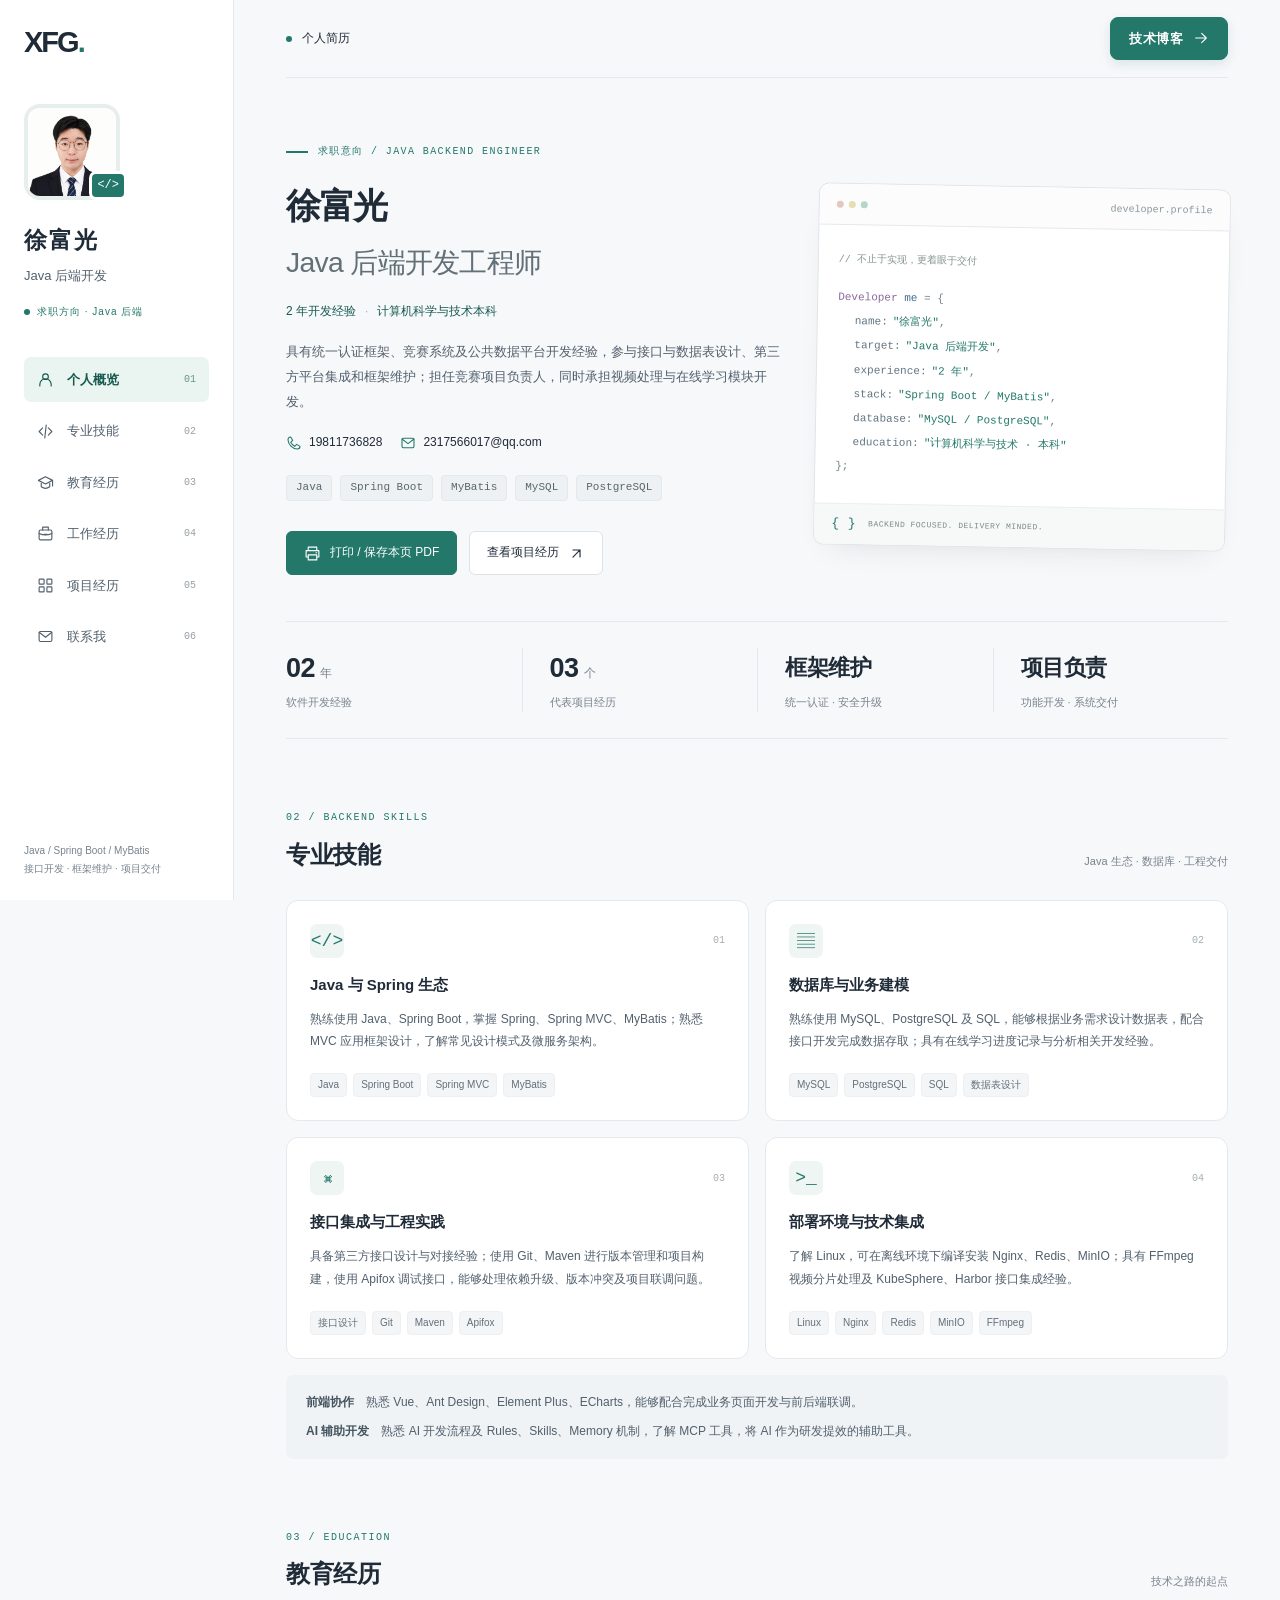
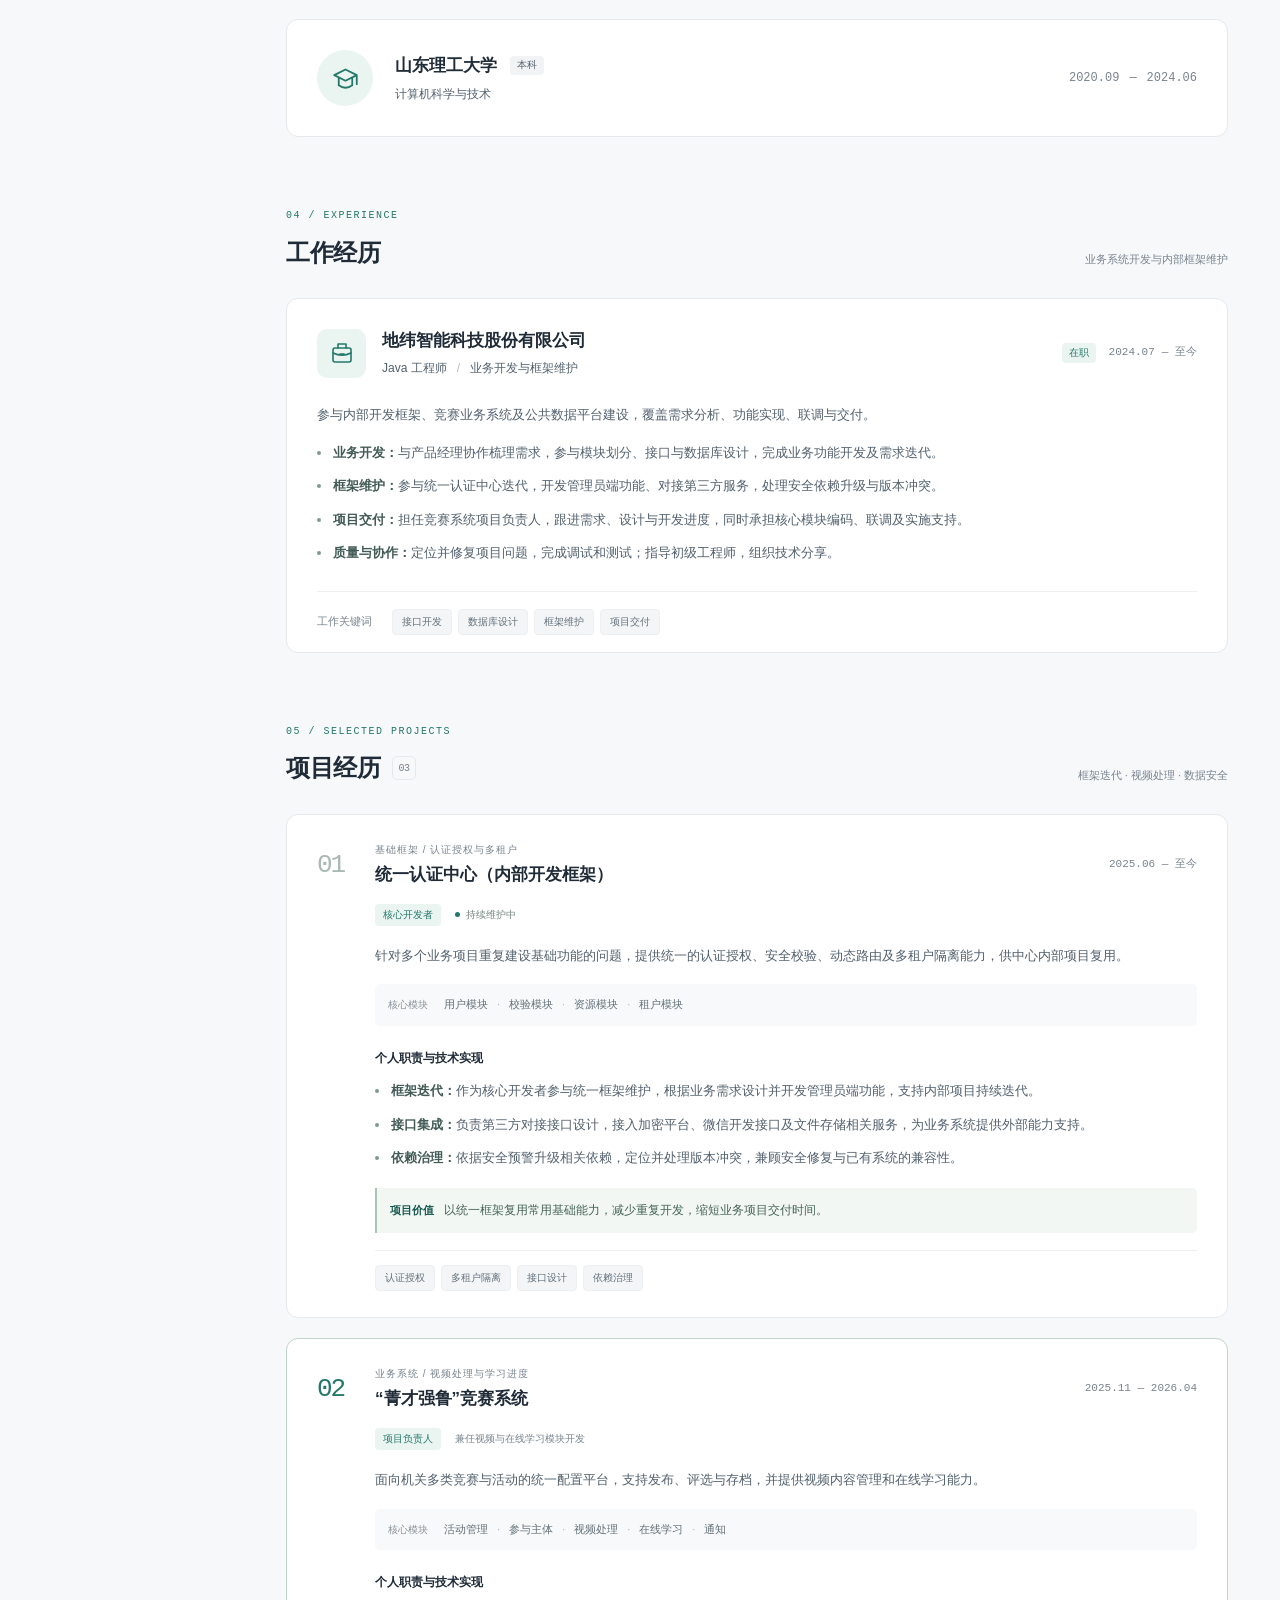
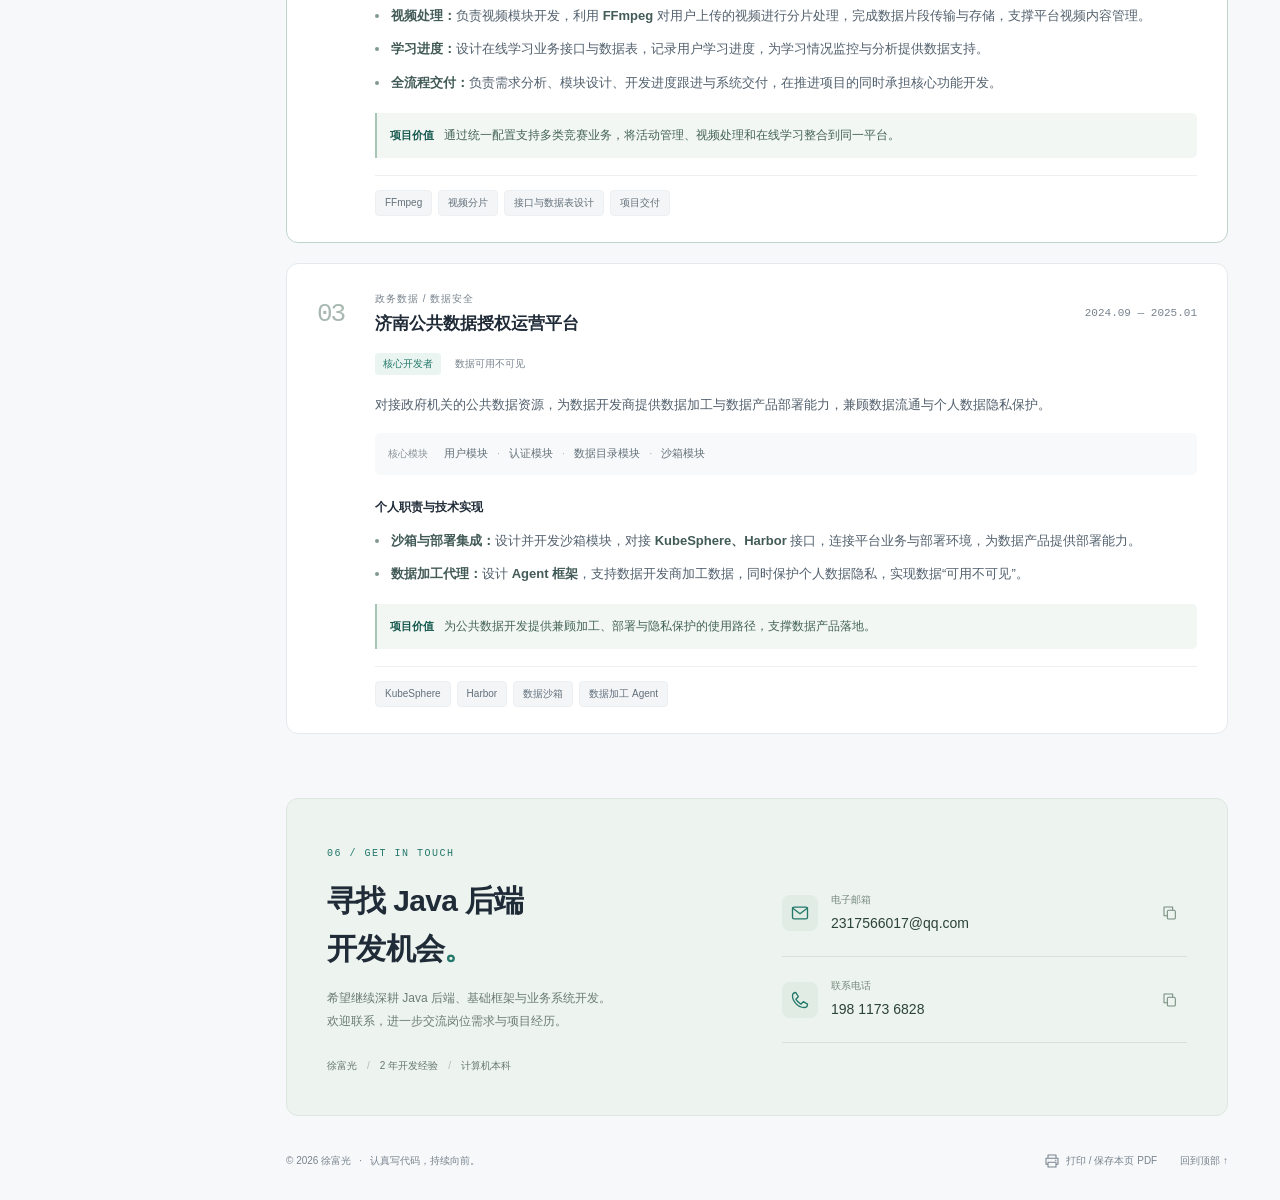
==== commit d0fb0f6d: "style:样式修改" ====
--- a/index.html
+++ b/index.html
@@ -36,9 +36,9 @@
     <nav class="navigation" aria-label="简历章节">
       <a class="nav-link is-active" href="#overview" aria-current="location"><svg class="icon" aria-hidden="true"><use href="#icon-user"/></svg><span>个人概览</span><span class="nav-index">01</span></a>
       <a class="nav-link" href="#skills"><svg class="icon" aria-hidden="true"><use href="#icon-code"/></svg><span>专业技能</span><span class="nav-index">02</span></a>
-      <a class="nav-link" href="#experience"><svg class="icon" aria-hidden="true"><use href="#icon-work"/></svg><span>工作经历</span><span class="nav-index">03</span></a>
-      <a class="nav-link" href="#projects"><svg class="icon" aria-hidden="true"><use href="#icon-grid"/></svg><span>项目经历</span><span class="nav-index">04</span></a>
-      <a class="nav-link" href="#education"><svg class="icon" aria-hidden="true"><use href="#icon-school"/></svg><span>教育经历</span><span class="nav-index">05</span></a>
+      <a class="nav-link" href="#education"><svg class="icon" aria-hidden="true"><use href="#icon-school"/></svg><span>教育经历</span><span class="nav-index">03</span></a>
+      <a class="nav-link" href="#experience"><svg class="icon" aria-hidden="true"><use href="#icon-work"/></svg><span>工作经历</span><span class="nav-index">04</span></a>
+      <a class="nav-link" href="#projects"><svg class="icon" aria-hidden="true"><use href="#icon-grid"/></svg><span>项目经历</span><span class="nav-index">05</span></a>
       <a class="nav-link" href="#contact"><svg class="icon" aria-hidden="true"><use href="#icon-mail"/></svg><span>联系我</span><span class="nav-index">06</span></a>
     </nav>
     <div class="sidebar-bottom">
@@ -64,6 +64,7 @@
             <a href="tel:19811736828"><svg class="icon small" aria-hidden="true"><use href="#icon-phone"/></svg>19811736828</a>
             <a href="mailto:2317566017@qq.com"><svg class="icon small" aria-hidden="true"><use href="#icon-mail"/></svg>2317566017@qq.com</a>
           </div>
+          <p class="resume-site-link">在线简历与技术博客：<a href="https://sunallday.github.io/resume/">https://sunallday.github.io/resume/</a></p>
           <div class="hero-tags" aria-label="主要技术栈"><span>Java</span><span>Spring Boot</span><span>MyBatis</span><span>MySQL</span><span>PostgreSQL</span></div>
           <div class="hero-actions">
             <button class="button button-primary" type="button" data-print-resume hidden><svg class="icon" aria-hidden="true"><use href="#icon-print"/></svg>打印 / 保存本页 PDF</button>
@@ -129,8 +130,13 @@
         </div>
       </section>
 
+      <section class="section" id="education" aria-labelledby="education-title">
+        <div class="section-heading"><div><span class="section-number">03 / EDUCATION</span><h2 id="education-title">教育经历</h2></div><p>技术之路的起点</p></div>
+        <article class="education-card surface"><div class="education-icon"><svg class="icon" aria-hidden="true"><use href="#icon-school"/></svg></div><div class="education-info"><h3>山东理工大学<span class="degree">本科</span></h3><p>计算机科学与技术</p></div><p class="education-period"><time datetime="2020-09">2020.09</time><span>—</span><time datetime="2024-06">2024.06</time></p></article>
+      </section>
+
       <section class="section" id="experience" aria-labelledby="experience-title">
-        <div class="section-heading"><div><span class="section-number">03 / EXPERIENCE</span><h2 id="experience-title">工作经历</h2></div><p>业务系统开发与内部框架维护</p></div>
+        <div class="section-heading"><div><span class="section-number">04 / EXPERIENCE</span><h2 id="experience-title">工作经历</h2></div><p>业务系统开发与内部框架维护</p></div>
         <article class="experience-card surface">
           <div class="experience-header">
             <div class="company-mark" aria-hidden="true"><svg class="icon"><use href="#icon-work"/></svg></div>
@@ -151,7 +157,7 @@
       </section>
 
       <section class="section" id="projects" aria-labelledby="projects-title">
-        <div class="section-heading"><div><span class="section-number">04 / SELECTED PROJECTS</span><h2 id="projects-title">项目经历<span class="heading-count">03</span></h2></div><p>框架迭代 · 视频处理 · 数据安全</p></div>
+        <div class="section-heading"><div><span class="section-number">05 / SELECTED PROJECTS</span><h2 id="projects-title">项目经历<span class="heading-count">03</span></h2></div><p>框架迭代 · 视频处理 · 数据安全</p></div>
         <div class="project-list">
           <article class="project-card surface">
             <div class="project-heading"><span class="project-number">01</span><div class="project-title"><div class="project-category">基础框架 / 认证授权与多租户</div><h3>统一认证中心（内部开发框架）</h3></div><span class="project-period"><time datetime="2025-06">2025.06</time> — 至今</span></div>
@@ -205,11 +211,6 @@
         </div>
       </section>
 
-      <section class="section" id="education" aria-labelledby="education-title">
-        <div class="section-heading"><div><span class="section-number">05 / EDUCATION</span><h2 id="education-title">教育经历</h2></div><p>技术之路的起点</p></div>
-        <article class="education-card surface"><div class="education-icon"><svg class="icon" aria-hidden="true"><use href="#icon-school"/></svg></div><div class="education-info"><h3>山东理工大学<span class="degree">本科</span></h3><p>计算机科学与技术</p></div><p class="education-period"><time datetime="2020-09">2020.09</time><span>—</span><time datetime="2024-06">2024.06</time></p></article>
-      </section>
-
       <section class="section contact-section" id="contact" aria-labelledby="contact-title">
         <div class="contact-copy"><span class="section-number">06 / GET IN TOUCH</span><h2 id="contact-title">寻找 Java 后端<br>开发机会<span>。</span></h2><p>希望继续深耕 Java 后端、基础框架与业务系统开发。<br>欢迎联系，进一步交流岗位需求与项目经历。</p><div class="personal-details"><span>徐富光</span><span>2 年开发经验</span><span>计算机本科</span></div></div>
         <div class="contact-methods">
--- a/styles.css
+++ b/styles.css
@@ -82,6 +82,7 @@
 .hero-contact a { display: inline-flex; align-items: center; gap: 7px; overflow-wrap: anywhere; }
 .hero-contact a:hover { color: var(--accent); text-decoration: underline; text-underline-offset: 4px; }
 .hero-contact .icon { color: var(--accent); }
+.resume-site-link { display: none; }
 .hero-tags { display: flex; flex-wrap: wrap; gap: 8px; margin-top: 22px; }
 .hero-tags > span { padding: 2px 9px; color: #59676d; background: #eef1f3; border: 1px solid #e4e9ec; border-radius: 4px; font: 11px/1.8 var(--mono); }
 .hero-actions { display: flex; flex-wrap: wrap; gap: 12px; margin-top: 30px; }
@@ -462,6 +463,7 @@
 
 /* 打印时保留简历正文，去掉导航、装饰卡和网页操作。 */
 @page { size: A4; margin: 14mm; }
+@page resume { size: A4; margin: 12mm 15mm 14mm; }
 @media print {
   :root { --ink: #111; --text: #333; --muted: #555; --line: #ddd; }
   html { scroll-behavior: auto; }
@@ -469,59 +471,109 @@
   .sidebar, .topbar, .developer-card, .hero-actions, .overview-strip, .footer, .toast, .copy-button, .contact-section, .skip-link, .project-status, .hero-tags, .project-tags, .skill-card-heading, .skill-card .tags { display: none !important; }
   .page { margin: 0; }
   main { max-width: none; padding: 0; }
-  .section { margin-bottom: 4mm; scroll-margin: 0; }
-  .hero { display: block; padding-top: 0; padding-bottom: 5mm; border-bottom: 1px solid #bbb; }
+  .section { margin-bottom: 5mm; scroll-margin: 0; }
+  h1 { font-size: 22pt; line-height: 1.3; }
+  h3 { font-size: 12pt; }
+  .surface { box-shadow: none; border-color: #ddd; border-radius: 0; }
+  .desktop-break { display: none; }
+
+  /* 简历使用独立纸张设置和深色正文，不改变博客打印配色。 */
+  #main {
+    page: resume;
+    --ink: #1c302b;
+    --text: #35413d;
+    --muted: #5c6b65;
+    --line: #d3ded8;
+    --accent: #236b59;
+    --accent-dark: #1b5144;
+    --accent-soft: #f0f5f2;
+    color: var(--text);
+    font: 9.5pt/1.6 "Microsoft YaHei", "PingFang SC", "Segoe UI", sans-serif;
+    -webkit-print-color-adjust: exact;
+    print-color-adjust: exact;
+  }
+  #main .surface { border-color: var(--line); }
+  #main :is(p, li) { orphans: 2; widows: 2; overflow-wrap: break-word; }
+  #main :is(h2, h3, h4) { break-after: avoid-page; }
+  #main :is(.hero, .experience-card, .project-card, .skill-card, #education) { page-break-inside: avoid; break-inside: avoid-page; }
+  #main :is(.eyebrow, .section-number, .heading-count, .company-mark, .education-icon, .experience-footer) { display: none; }
+
+  /* 页眉保留照片和完整网址，以细线分隔个人概览与经历。 */
+  .hero { display: block; padding: 0 0 4mm; border-bottom: .6mm solid var(--accent); }
   .hero-main { display: flow-root; }
-  .hero-portrait { display: block; float: right; width: 25mm; height: 25mm; margin: 0 0 3mm 5mm; border: 1px solid #ddd; border-radius: 2mm; }
-  .eyebrow { margin-bottom: 2mm; font-size: 8pt; }
-  h1 { font-size: 22pt; line-height: 1.3; }
-  .hero-subtitle { font-size: 12pt; }
-  .hero-meta { margin-top: 2mm; font-size: 9pt; }
-  .hero-description { margin-top: 2mm; font-size: 9pt; line-height: 1.6; }
-  .hero-contact { gap: 2mm 6mm; margin-top: 2mm; font-size: 9pt; }
-  .hero-contact .icon { display: none; }
-  .desktop-break { display: none; }
-  .section-heading { margin-bottom: 3mm; break-after: avoid; }
-  .section-heading h2 { font-size: 15pt; }
-  .section-number { font-size: 7pt; }
+  .hero-portrait { display: block; float: right; width: 25mm; height: 29mm; margin: 0 0 2mm 6mm; padding: 1mm; border: .3mm solid var(--line); border-radius: 2mm; }
+  #main h1 { color: var(--ink); font-size: 25pt; font-weight: 700; line-height: 1.2; letter-spacing: 2px; }
+  #main h1 > br { display: none; }
+  .hero-subtitle { display: block; margin-top: 2mm; color: var(--accent); font-size: 12pt; font-weight: 600; line-height: 1.5; letter-spacing: .5px; }
+  .hero-meta { gap: 2mm; margin-top: 2mm; color: var(--muted); font-size: 9pt; line-height: 1.5; }
+  .hero-description { margin-top: 2.5mm; color: var(--text); font-size: 9.5pt; line-height: 1.6; }
+  .hero-contact { gap: 1mm 6mm; margin-top: 2.5mm; color: var(--ink); font-size: 9pt; line-height: 1.5; }
+  .hero-contact a { gap: 1.5mm; }
+  .hero-contact .icon { display: block; width: 3mm; height: 3mm; color: var(--accent); }
+  .resume-site-link { display: block; margin-top: 1.5mm; color: var(--muted); font-size: 8.5pt; line-height: 1.6; break-inside: avoid; }
+  .resume-site-link a { color: var(--accent-dark); text-decoration: underline; text-decoration-thickness: .2mm; text-underline-offset: .6mm; overflow-wrap: anywhere; }
+
+  /* 章节标题与日期统一对齐，减少网页装饰带来的视觉干扰。 */
+  .section-heading { gap: 3mm; margin-bottom: 2.5mm; padding-bottom: 1.5mm; border-bottom: .25mm solid var(--line); page-break-after: avoid; break-after: avoid-page; }
+  .section-heading h2 { gap: 2mm; margin: 0; padding-left: 2.5mm; border-left: 1mm solid var(--accent); color: var(--accent-dark); font-size: 12pt; font-weight: 700; line-height: 1.2; letter-spacing: .8px; }
   .section-heading > p { display: none; }
-  .surface { box-shadow: none; border-color: #ddd; border-radius: 0; }
-  .experience-card { padding: 3mm; }
-  .experience-header { flex-wrap: wrap; }
-  .experience-date { margin-left: auto; }
-  .experience-body { padding-top: 3mm; }
-  .experience-footer { display: none; }
+  .company-title h3, .project-title h3, .education-info h3 { color: var(--ink); font-size: 11pt; font-weight: 700; line-height: 1.5; }
+  .experience-date, .project-period, .education-period { flex-shrink: 0; width: auto; margin: 0 0 0 auto; color: var(--muted); font: 8.5pt/1.6 var(--mono); font-variant-numeric: tabular-nums; white-space: nowrap; }
+
+  /* 技能采用标签与正文两列，便于快速扫描。 */
+  .skills-grid { display: block; }
+  .skill-card { display: grid; grid-template-columns: 35mm minmax(0, 1fr); gap: 0 4mm; padding: 1.5mm 0; border: 0; border-bottom: .25mm solid var(--line); }
+  .skill-card:last-child { border-bottom: 0; }
+  .skill-card h3 { margin: 0; color: var(--accent-dark); font-size: 9.2pt; font-weight: 700; line-height: 1.65; }
+  .skill-card > p { margin: 0; color: var(--text); font-size: 9.2pt; line-height: 1.65; }
+  .supporting-skills { margin-top: 2mm; padding: 1.5mm 3mm; color: var(--text); background: var(--accent-soft); border-left: .5mm solid var(--line); border-radius: 0 1mm 1mm 0; font-size: 8.5pt; line-height: 1.65; }
+  .supporting-skills p + p { margin-top: 1mm; }
+  .supporting-skills strong { margin-right: 2mm; color: var(--ink); }
+
+  /* 工作与项目正文维持单栏阅读，尽量避免卡片被分页截断。 */
+  .experience-card { padding: 2.5mm 3mm; border: .25mm solid var(--line); border-radius: 1.5mm; }
+  .experience-header { align-items: flex-start; flex-wrap: nowrap; gap: 4mm; }
+  .company-title { flex: 1; min-width: 0; }
+  .company-title > p { margin-top: 1mm; color: var(--muted); font-size: 9pt; line-height: 1.5; }
+  .inline-divider { margin: 0 2mm; color: var(--muted); }
+  .experience-date { gap: 1mm; }
+  .current-label { margin-right: 1mm; padding: 0 1.5mm; color: var(--accent-dark); background: var(--accent-soft); border: .25mm solid var(--line); border-radius: 1mm; font: 8pt/1.5 "Microsoft YaHei", sans-serif; }
+  .experience-body { padding-top: 2mm; }
   .two-columns { display: block; }
-  .two-columns li + li { margin-top: 1mm; }
-  h3, .company-title h3, .project-title h3 { font-size: 12pt; }
-  .detail-list, .project-description, .card-intro { font-size: 9pt; line-height: 1.7; }
-  .detail-list li { line-height: 1.7; }
+  .detail-list, .project-description, .card-intro { color: var(--text); font-size: 9.5pt; line-height: 1.6; }
+  .detail-list { margin-top: 2mm; }
+  .detail-list li { padding-left: 3mm; line-height: 1.6; break-inside: avoid-page; }
   .detail-list li + li { margin-top: 1mm; }
-  .detail-list li::before { top: 8px; }
+  .detail-list li::before { top: .65em; width: .8mm; height: .8mm; background: var(--accent); }
+  .detail-list strong { color: var(--ink); font-weight: 700; }
   .project-list { display: block; }
-  .project-card { margin-bottom: 3mm; padding: 3mm; break-inside: avoid; }
-  .project-heading { flex-wrap: nowrap; }
-  .project-number { width: 26px; font-size: 17pt; }
-  .project-period { width: auto; margin-left: auto; font-size: 8pt; }
+  .project-card { margin: 0 0 3mm; padding: 3mm; border: .25mm solid var(--line); border-radius: 1.5mm; box-shadow: none; }
+  #main .project-card:hover { border-color: var(--line); box-shadow: none; }
+  .project-card:last-child { margin-bottom: 0; }
+  .project-heading { align-items: center; flex-wrap: nowrap; gap: 2.5mm; break-after: avoid-page; }
+  .project-number { align-self: center; place-items: center; width: 7mm; height: 7mm; color: var(--accent); background: var(--accent-soft); border: .25mm solid var(--line); border-radius: 1mm; font: 10pt/1 var(--mono); letter-spacing: 0; }
+  .project-title { flex: 1; min-width: 0; }
+  .project-category { margin-bottom: .5mm; color: var(--muted); font-size: 8pt; line-height: 1.4; letter-spacing: .3px; }
   .project-content { padding-left: 0; }
-  .project-meta, .project-description, .module-row, .project-content h4 { margin-top: 2mm; }
-  .module-row { flex-direction: row; padding: 2mm; }
-  .project-outcome { margin-top: 2mm; padding: 1mm 2mm; color: #333; background: transparent; border-color: #aaa; font-size: 8pt; }
-  .project-outcome > strong { color: #222; font-size: 8pt; }
+  .project-meta { gap: 2mm; margin-top: 1.5mm; }
+  .role-tag { padding: 0 1.5mm; color: var(--accent-dark); background: var(--accent-soft); border: .25mm solid var(--line); border-radius: 1mm; font-size: 8.5pt; line-height: 1.6; }
+  .project-note { color: var(--muted); font-size: 8.5pt; line-height: 1.6; }
+  .project-description { margin-top: 2mm; }
+  .module-row { align-items: baseline; flex-direction: row; gap: 2mm; margin-top: 1.5mm; padding: 1mm 2mm; background: #f5f7f6; border-radius: 1mm; }
+  .small-label { color: var(--muted); font-size: 8pt; line-height: 1.5; }
+  .module-row p { color: var(--text); font-size: 8.5pt; line-height: 1.5; }
+  .module-row p > span { margin: 0 1.5mm; color: var(--muted); }
+  .project-content h4 { margin-top: 2mm; color: var(--ink); font-size: 9pt; font-weight: 700; line-height: 1.5; }
+  .project-content .detail-list { margin-top: 1.5mm; }
+  .project-outcome { margin-top: 2mm; padding: 1.5mm 2mm; color: var(--text); background: var(--accent-soft); border-left: .6mm solid var(--accent); border-radius: 0 1mm 1mm 0; font-size: 8.5pt; line-height: 1.6; }
+  .project-outcome > strong { margin-right: 2mm; color: var(--accent-dark); font-size: 8.5pt; }
   .tags > span { font-size: 7pt; }
-  .skills-grid { display: block; }
-  .skill-card { display: block; padding: 1mm 0; border: 0; break-inside: avoid; }
-  .skill-card h3 { display: inline; margin-right: 3mm; font-size: 9pt; }
-  .skill-card > p { display: inline; margin: 0; font-size: 9pt; line-height: 1.65; }
-  .supporting-skills { margin-top: 1mm; padding: 0; background: transparent; font-size: 8pt; }
-  .supporting-skills p + p { margin-top: 1mm; }
-  .education-card { flex-wrap: nowrap; padding: 4mm; }
-  .education-period { width: auto; margin-left: auto; }
-  .contact-section { display: block; padding: 4mm; background: #fff; border: 1px solid #ddd; border-radius: 0; break-inside: avoid; }
-  .contact-copy h2, .contact-copy > p { display: none; }
-  .personal-details { margin-top: 2mm; }
-  .contact-methods { display: flex; justify-content: space-between; gap: 5mm; }
-  .contact-item { padding: 2mm 0; border: 0; }
-  .contact-item a { font-size: 10pt; }
-  .contact-icon { display: none; }
-}
+
+  .education-card { align-items: center; flex-wrap: nowrap; gap: 3mm; padding: 2mm 0; border: 0; }
+  .education-info { min-width: 0; }
+  .education-info h3 { gap: 2mm; }
+  .degree { padding: 0 1.5mm; color: var(--accent-dark); background: var(--accent-soft); border: .25mm solid var(--line); border-radius: 1mm; font-size: 8pt; line-height: 1.6; }
+  .education-info p { margin-top: 1mm; color: var(--text); font-size: 9pt; line-height: 1.5; }
+  .education-period > span { margin: 0 1.5mm; }
+  #projects { margin-bottom: 0; }
+}
